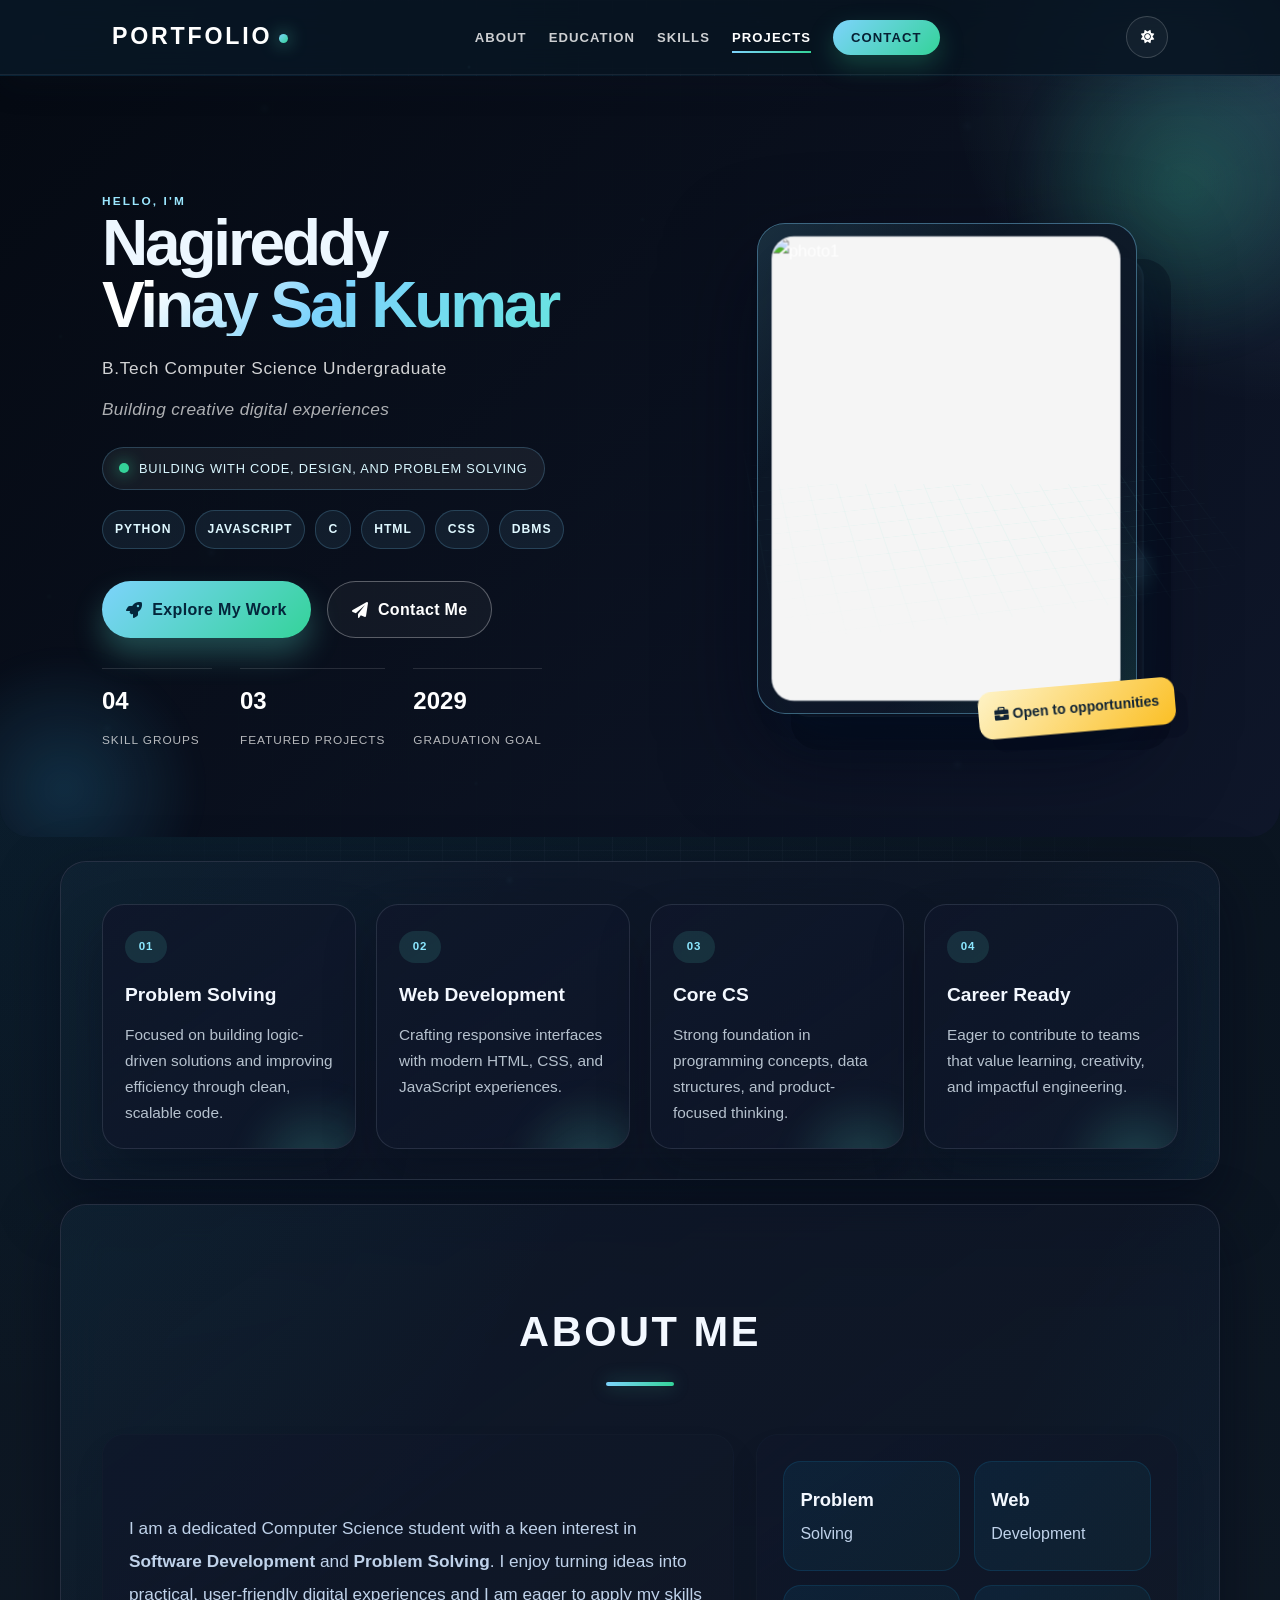
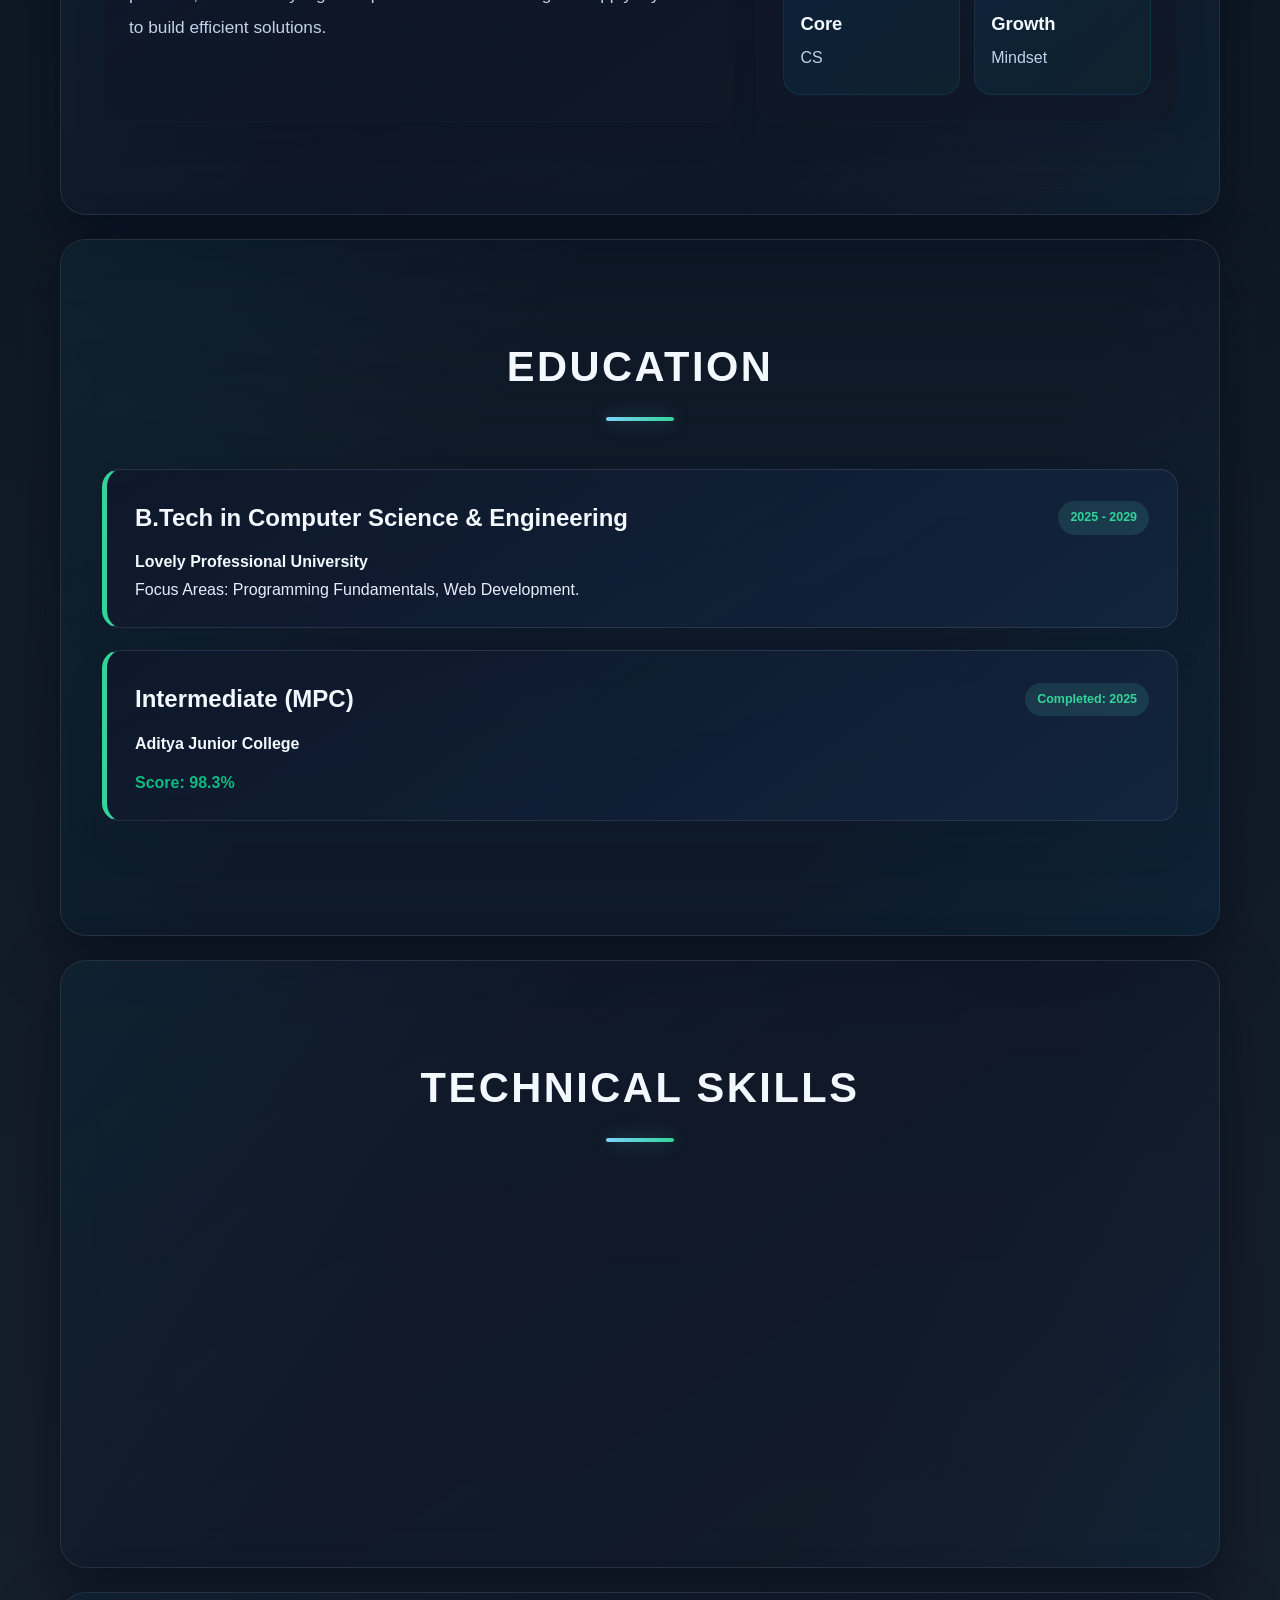
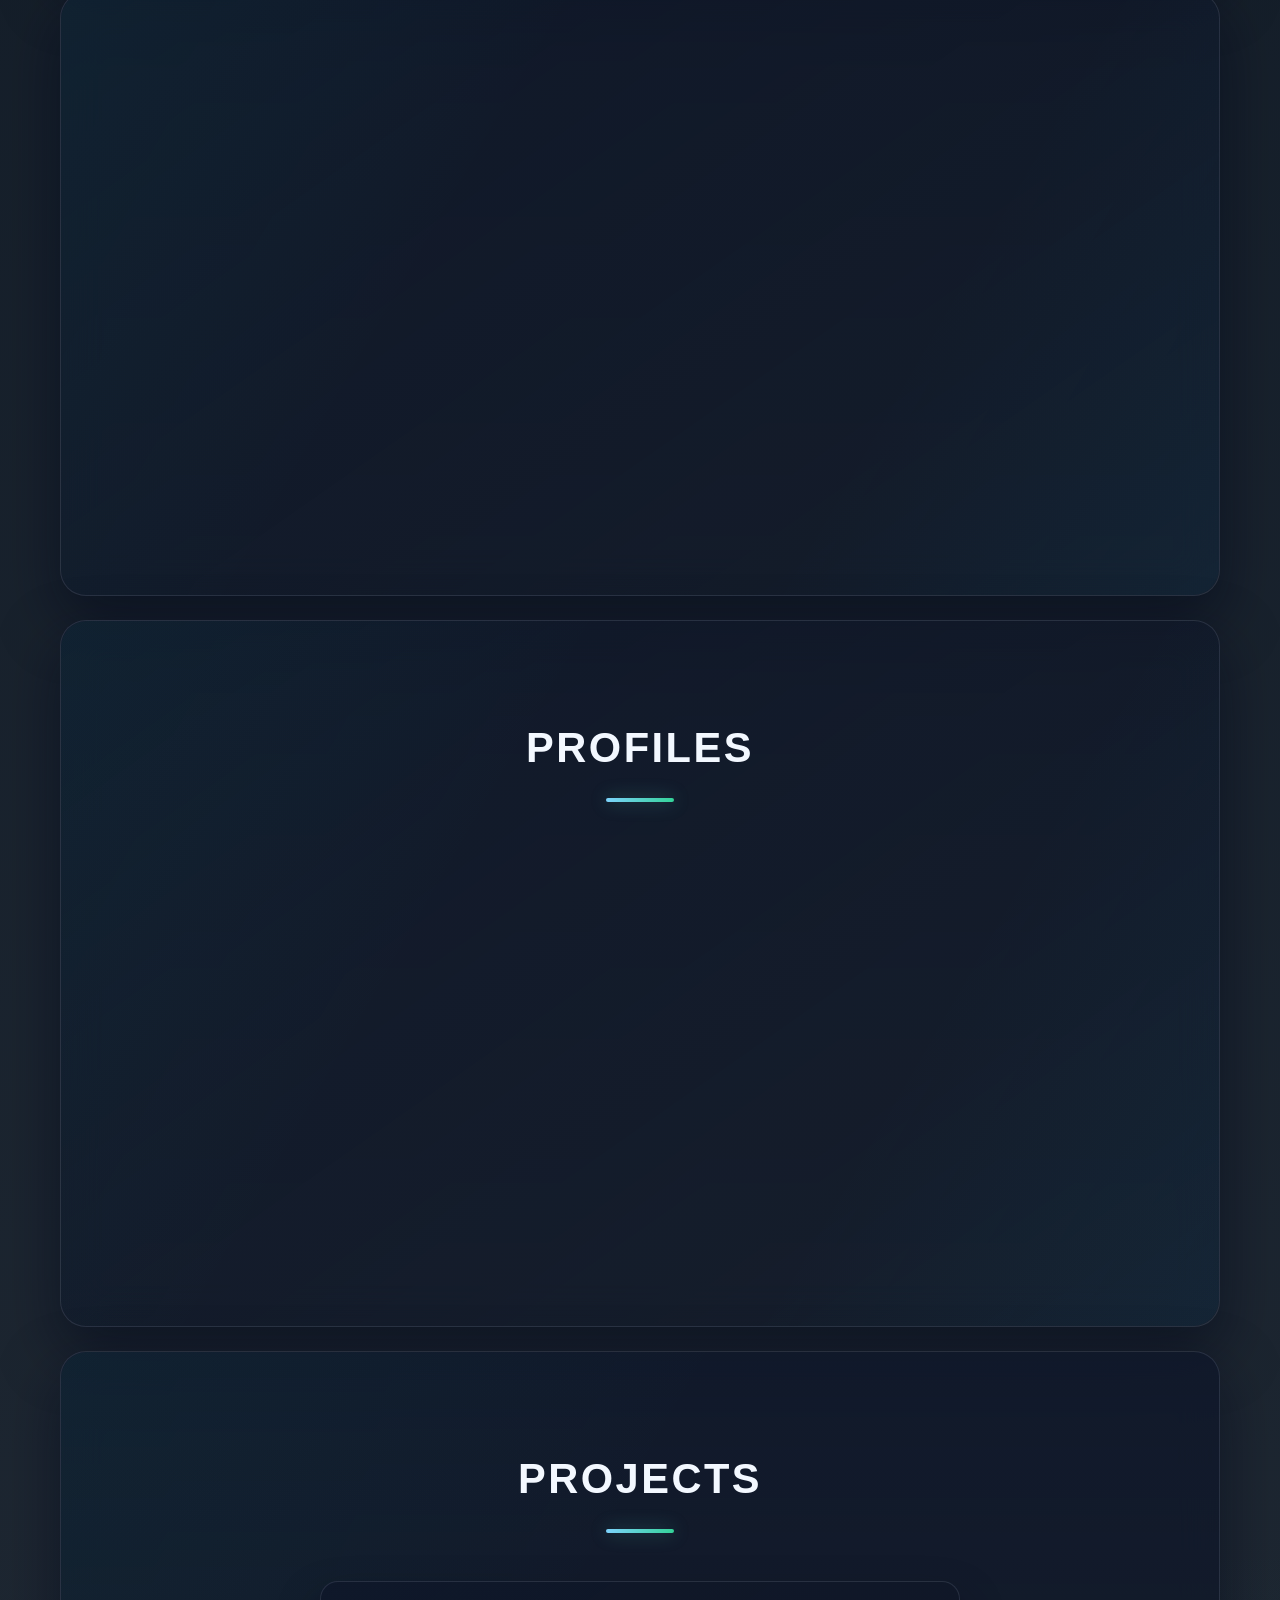
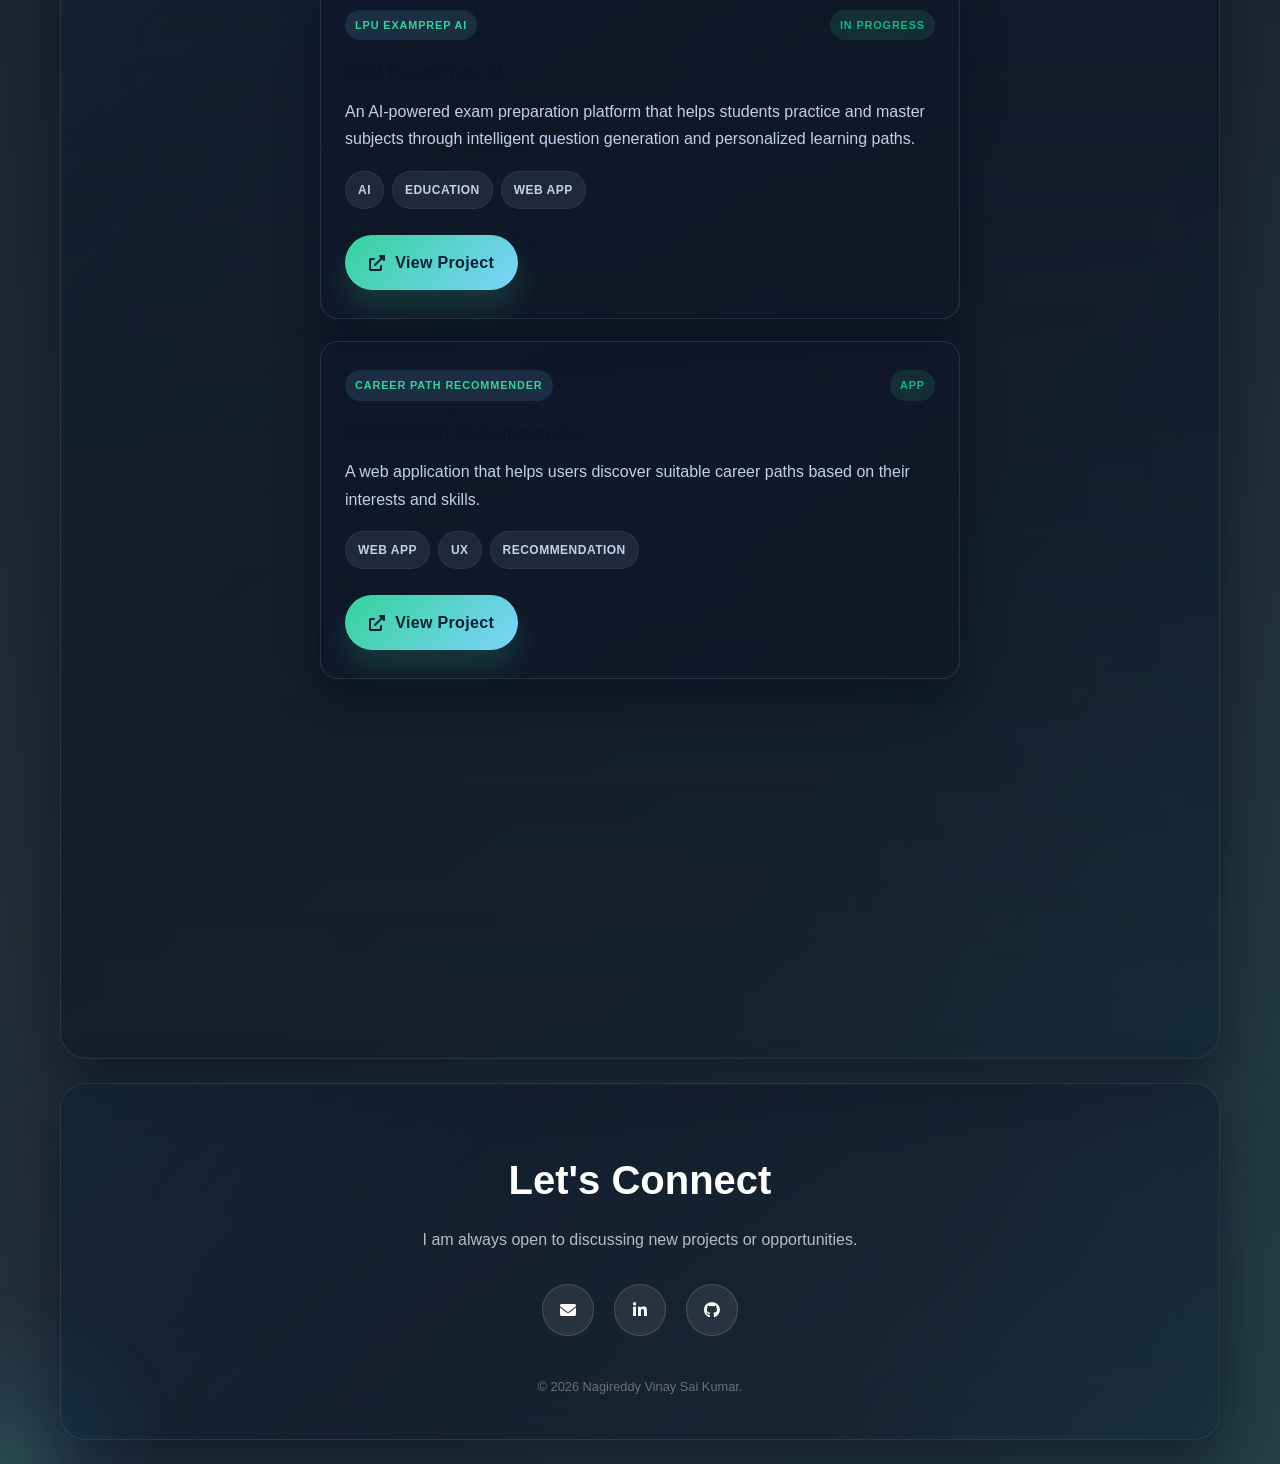
==== index.html @ b09b4e38 "Fix Vercel homepage and static deployment config" ====
<!DOCTYPE html>
<html lang="en">
<head>
    <meta charset="UTF-8">
    <meta name="viewport" content="width=device-width, initial-scale=1.0">
    <title>Portfolio - Nagireddy Vinay Sai Kumar</title>
    <link rel="stylesheet" href="https://cdnjs.cloudflare.com/ajax/libs/font-awesome/6.0.0/css/all.min.css">
    <link rel="stylesheet" href="styles.css">
</head>
<body class="dark-mode">

    <nav class="navbar">
        <div class="nav-container">
            <a href="#" class="logo">Portfolio<span></span></a>
            <ul class="nav-links" id="navLinks">
                <li><a href="#about">About</a></li>
                <li><a href="#education">Education</a></li>
                <li><a href="#skills">Skills</a></li>
                <li><a href="#projects">Projects</a></li>
                <li><a href="#contact" class="nav-btn">Contact</a></li>
            </ul>
            <div class="nav-actions">
                <button class="icon-btn" id="themeToggle" type="button" aria-label="Switch to dark mode" title="Toggle theme">
                    <i class="fas fa-moon" aria-hidden="true"></i>
                </button>
                <button class="menu-toggle" id="menuToggle" type="button" aria-label="Open navigation menu" aria-expanded="false">
                    <i class="fas fa-bars" aria-hidden="true"></i>
                </button>
            </div>
        </div>
        <div class="scroll-progress" id="scrollProgress"></div>
    </nav>

    <header>
        <div class="container">
            <div class="hero-layout">
                <div class="hero-copy reveal">
                    <span class="hero-kicker">Hello, I'm</span>
                    <h1>Nagireddy <span>Vinay Sai Kumar</span></h1>
                    <p class="role-line">B.Tech Computer Science Undergraduate</p>
                    <p class="tagline" data-strings="Lovely Professional University | Class of 2029, Building creative digital experiences, Solving real-world problems with code">Lovely Professional University | Class of 2029</p>

                    <div class="hero-status">
                        <span class="status-dot"></span>
                        Building with code, design, and problem solving
                    </div>

                    <div class="hero-tech" aria-label="Technology stack">
                        <span>Python</span>
                        <span>JavaScript</span>
                        <span>C</span>
                        <span>HTML</span>
                        <span>CSS</span>
                        <span>DBMS</span>
                    </div>

                    <div class="btn-container">
                        <a href="#projects" class="btn btn-primary">
                            <i class="fas fa-rocket"></i> Explore My Work
                        </a>

                        <a href="#contact" class="btn btn-outline">
                            <i class="fas fa-paper-plane"></i> Contact Me
                        </a>
                    </div>

                    <div class="hero-meta">
                        <div><strong>04</strong><span>Skill groups</span></div>
                        <div><strong>03</strong><span>Featured projects</span></div>
                        <div><strong>2029</strong><span>Graduation goal</span></div>
                    </div>
                </div>

                <div class="hero-visual reveal">
                    <div class="hero-grid"></div>
                    <div class="portrait-panel" data-tilt>
                        <div class="portrait-frame">
                            <img src="https://i.ibb.co/dwSwvSk3/photo1.png" alt="photo1" class="portrait-image">
                        </div>
                        <div class="hero-badge"><i class="fas fa-briefcase"></i> Open to opportunities</div>
                    </div>
                </div>
            </div>
        </div>
    </header>

    <section class="highlights section-padding" aria-label="Career highlights">
        <div class="container">
            <div class="showcase-grid">
                <article class="highlight-card reveal">
                    <span class="chip">01</span>
                    <h3>Problem Solving</h3>
                    <p>Focused on building logic-driven solutions and improving efficiency through clean, scalable code.</p>
                </article>
                <article class="highlight-card reveal">
                    <span class="chip">02</span>
                    <h3>Web Development</h3>
                    <p>Crafting responsive interfaces with modern HTML, CSS, and JavaScript experiences.</p>
                </article>
                <article class="highlight-card reveal">
                    <span class="chip">03</span>
                    <h3>Core CS</h3>
                    <p>Strong foundation in programming concepts, data structures, and product-focused thinking.</p>
                </article>
                <article class="highlight-card reveal">
                    <span class="chip">04</span>
                    <h3>Career Ready</h3>
                    <p>Eager to contribute to teams that value learning, creativity, and impactful engineering.</p>
                </article>
            </div>
        </div>
    </section>

    <section id="about" class="section-padding">
        <div class="container">
            <div class="text-center"><h2 class="section-title">About Me</h2></div>
            <div class="about-layout reveal">
                <div class="about-card about-copy-card">
                    <p class="about-copy">
                        I am a dedicated Computer Science student with a keen interest in <strong>Software Development</strong> and <strong>Problem Solving</strong>.
                        I enjoy turning ideas into practical, user-friendly digital experiences and I am eager to apply my skills to build efficient solutions.
                    </p>
                </div>
                <div class="about-card about-metrics-card">
                    <div class="metric-pill"><strong>Problem</strong><span>Solving</span></div>
                    <div class="metric-pill"><strong>Web</strong><span>Development</span></div>
                    <div class="metric-pill"><strong>Core</strong><span>CS</span></div>
                    <div class="metric-pill"><strong>Growth</strong><span>Mindset</span></div>
                </div>
            </div>
        </div>
    </section>

    <section id="education" class="section-padding">
        <div class="container">
            <div class="text-center"><h2 class="section-title">Education</h2></div>

            <div class="edu-card reveal">
                <div class="edu-header">
                    <h3>B.Tech in Computer Science & Engineering</h3>
                    <span class="year">2025 - 2029</span>
                </div>
                <h4>Lovely Professional University</h4>
                <p>Focus Areas: Programming Fundamentals, Web Development.</p>
            </div>

            <div class="edu-card reveal">
                <div class="edu-header">
                    <h3>Intermediate (MPC)</h3>
                    <span class="year">Completed: 2025</span>
                </div>
                <h4>Aditya Junior College</h4>
                <span class="grade">Score: 98.3%</span>
            </div>
        </div>
    </section>

    <section id="skills" class="section-padding">
        <div class="container">
            <div class="text-center"><h2 class="section-title">Technical Skills</h2></div>
            <div class="skills-grid">
                <div class="skill-card reveal">
                    <i class="fas fa-code"></i>
                    <h3>Languages</h3>
                    <div class="skill-tags">
                        <span>C++</span>
                        <span>Python</span>
                        <span>C</span>
                        <span>SQL</span>
                    </div>
                </div>
                <div class="skill-card reveal">
                    <i class="fas fa-laptop-code"></i>
                    <h3>Web Development</h3>
                    <div class="skill-tags">
                        <span>HTML5</span>
                        <span>CSS</span>
                        <span>JavaScript</span>
                    </div>
                </div>
                <div class="skill-card reveal">
                    <i class="fas fa-database"></i>
                    <h3>Core Concepts</h3>
                    <div class="skill-tags">
                        <span>DSA</span>
                        <span>OOPS</span>
                        <span>DBMS</span>
                        <span>Computer Networks</span>
                    </div>
                </div>
                <div class="skill-card reveal">
                    <i class="fas fa-users"></i>
                    <h3>Soft Skills</h3>
                    <div class="skill-tags">
                        <span>Problem-Solving</span>
                        <span>Adaptability</span>
                        <span>Time Management</span>
                    </div>
                </div>
            </div>
        </div>
    </section>

    <section class="stack-section section-padding" aria-label="Tools and learning">
        <div class="container">
            <div class="stack-layout">
                <div class="stack-card reveal">
                    <div class="stack-header">
                        <span class="stack-badge">Tools/Platforms</span>
                    </div>
                    <h3>Version Control</h3>
                    <div class="stack-tags">
                        <span>Git</span>
                        <span>GitHub</span>
                    </div>
                    <h3>Database</h3>
                    <div class="stack-tags">
                        <span>MongoDB</span>
                    </div>
                    <h3>Development</h3>
                    <div class="stack-tags">
                        <span>VS Code</span>
                    </div>
                </div>

                <div class="stack-card reveal">
                    <div class="stack-header">
                        <span class="stack-badge">Currently Learning</span>
                    </div>
                    <h3>DSA in C++</h3>
                    <p>Improving problem-solving skills and logic building through competitive coding.</p>
                    <h3>ML Fundamentals</h3>
                    <p>Exploring machine learning basics and practical applications.</p>
                </div>
            </div>
        </div>
    </section>

    <section class="stats-section section-padding" aria-label="GitHub and coding stats">
        <div class="container">
            <div class="text-center"><h2 class="section-title">Profiles</h2></div>
            <div class="stats-grid reveal">
                <div class="stats-card geeks-card">
                    <div class="stats-label">GeeksforGeeks</div>
                    <img class="gfg-logo" src="https://i.ibb.co/pr9vQW74/geeksforgeeks.png" alt="geeksforgeeks" />
                    <h3>Profile</h3>
                    <p>DSA practice, coding consistency, and problem-solving mindset.</p>
                    <a class="gfg-link" href="https://www.geeksforgeeks.org/profile/nvskumar93" target="_blank" rel="noopener noreferrer">Visit Profile</a>
                </div>
                <div class="stats-card github-card">
                    <div class="stats-label">GitHub</div>
                    <div class="github-icon"><i class="fab fa-github"></i></div>
                    <h3>Repository</h3>
                    <p>Open source contributions and project repositories.</p>
                    <a class="gfg-link" href="https://github.com/vinayn93" target="_blank" rel="noopener noreferrer">Visit GitHub</a>
                </div>
            </div>
        </div>
    </section>

    <section id="projects" class="section-padding">
        <div class="container">
            <div class="text-center"><h2 class="section-title">Projects</h2></div>
            <div style="text-align: center; color: #666;">
                <div class="project-card reveal">
                    <div class="project-topline">
                        <span class="project-type">LPU ExamPrep AI</span>
                        <span class="project-status">In Progress</span>
                    </div>
                    <h3 style="color: var(--secondary-color);">LPU ExamPrep AI</h3>
                    <p>An AI-powered exam preparation platform that helps students practice and master subjects through intelligent question generation and personalized learning paths.</p>
                    <div class="stack-tags">
                        <span>AI</span>
                        <span>Education</span>
                        <span>Web App</span>
                    </div>
                    <a href="https://examprepai-chi.vercel.app/" target="_blank" rel="noopener noreferrer" class="project-btn">
                        <i class="fas fa-external-link-alt"></i> View Project
                    </a>
                </div>
                <div class="project-card reveal">
                    <div class="project-topline">
                        <span class="project-type">Career Path Recommender</span>
                        <span class="project-status">App</span>
                    </div>
                    <h3 style="color: var(--secondary-color);">Career Path Recommender</h3>
                    <p>A web application that helps users discover suitable career paths based on their interests and skills.</p>
                    <div class="stack-tags">
                        <span>Web App</span>
                        <span>UX</span>
                        <span>Recommendation</span>
                    </div>
                    <a href="https://career-path-recommender-khaki.vercel.app/" target="_blank" rel="noopener noreferrer" class="project-btn">
                        <i class="fas fa-external-link-alt"></i> View Project
                    </a>
                </div>
                <div class="project-card reveal">
                    <div class="project-topline">
                        <span class="project-type">Personal Brand</span>
                        <span class="project-status">Live</span>
                    </div>
                    <h3 style="color: var(--secondary-color);">Portfolio Website</h3>
                    <p>Designed and developed a responsive personal portfolio website using HTML5 and CSS3 with creative motion and modern UI polish.</p>
                    <div class="stack-tags">
                        <span>HTML5</span>
                        <span>CSS3</span>
                        <span>JavaScript</span>
                    </div>
                </div>
            </div>
        </div>
    </section>

    <footer id="contact">
        <div class="container">
            <h2>Let's Connect</h2>
            <p>I am always open to discussing new projects or opportunities.</p>

            <div class="social-links">
                <a href="mailto:nvskumar93@gmail.com" class="social-icon" title="Email Me"><i class="fas fa-envelope"></i></a>
                <a href="https://www.linkedin.com/in/nagireddyvinay" target="_blank" class="social-icon" title="LinkedIn"><i class="fab fa-linkedin-in"></i></a>
                <a href="https://github.com/vinayn93" target="_blank" class="social-icon" title="GitHub"><i class="fab fa-github"></i></a>
            </div>

            <p style="font-size: 0.8rem; margin-top: 40px; opacity: 0.5;">&copy; <span id="currentYear">2025</span> Nagireddy Vinay Sai Kumar.</p>
        </div>
    </footer>

    <button class="icon-btn back-to-top" id="backToTop" type="button" aria-label="Back to top" title="Back to top">
        <i class="fas fa-arrow-up" aria-hidden="true"></i>
    </button>
    <script src="script.js"></script>

</body>
</html>
---- styles.css ----
:root {
    --primary-color: #0b1220;
    --secondary-color: #111827;
    --accent-color: #1fb6d9;
    --accent-strong: #0ea5e9;
    --accent-warm: #f59e0b;
    --bg-color: #f5f1ea;
    --light-bg: #fffdfb;
    --surface-color: rgba(255, 255, 255, 0.78);
    --soft-surface: #f3efe8;
    --text-color: #202b3c;
    --heading-color: #111827;
    --muted-color: #4b5c72;
    --border-color: rgba(42, 58, 78, 0.12);
    --shadow-soft: rgba(15, 23, 42, 0.07);
    --shadow-strong: rgba(15, 23, 42, 0.13);
    --font-main: 'Segoe UI', Roboto, Helvetica, Arial, sans-serif;
}

body.dark-mode {
    --bg-color: #07111d;
    --light-bg: #0d1a2b;
    --surface-color: rgba(15, 23, 42, 0.8);
    --soft-surface: #12253d;
    --text-color: #e5eefb;
    --heading-color: #f3f8ff;
    --muted-color: #bfd2ea;
    --border-color: rgba(148, 163, 184, 0.18);
    --primary-color: #020b17;
    --secondary-color: #0b1728;
    --shadow-soft: rgba(2, 6, 23, 0.5);
    --shadow-strong: rgba(2, 6, 23, 0.68);
    --accent-color: #7dd3fc;
    --accent-strong: #34d399;
    --accent-warm: #facc15;
}

* { margin: 0; padding: 0; box-sizing: border-box; }
html { scroll-behavior: smooth; scroll-padding-top: 90px; }

body {
    font-family: var(--font-main);
    color: var(--text-color);
    line-height: 1.7;
    background:
        radial-gradient(circle at top left, rgba(14, 165, 233, 0.13), transparent 22%),
        radial-gradient(circle at bottom right, rgba(20, 184, 166, 0.12), transparent 24%),
        linear-gradient(180deg, var(--bg-color), color-mix(in srgb, var(--bg-color) 88%, white));
    padding-top: 76px;
    transition: background-color 0.35s ease, color 0.35s ease;
    overflow-x: hidden;
    position: relative;
    cursor: default;
}

body::selection {
    background: rgba(125, 211, 252, 0.35);
    color: var(--heading-color);
}

.cursor-glow {
    position: fixed;
    width: 360px;
    height: 360px;
    border-radius: 50%;
    pointer-events: none;
    background: radial-gradient(circle, rgba(94, 234, 212, 0.22), rgba(56, 189, 248, 0.1) 28%, transparent 72%);
    transform: translate(-50%, -50%);
    z-index: 0;
    filter: blur(10px);
    opacity: 0.7;
}

.background-particles {
    position: fixed;
    inset: 0;
    pointer-events: none;
    z-index: -1;
    opacity: 0.8;
}

.particle {
    position: absolute;
    width: var(--size);
    height: var(--size);
    border-radius: 50%;
    background: radial-gradient(circle, rgba(125, 211, 252, 0.9), rgba(94, 234, 212, 0.2) 60%, transparent 100%);
    box-shadow: 0 0 18px rgba(125, 211, 252, 0.24);
    animation: particleDrift 12s ease-in-out infinite alternate;
}

@keyframes particleDrift {
    0% { transform: translate3d(0, 0, 0) scale(0.8); opacity: 0.2; }
    50% { transform: translate3d(24px, -26px, 0) scale(1.1); opacity: 0.8; }
    100% { transform: translate3d(-18px, 30px, 0) scale(0.9); opacity: 0.4; }
}

body::before {
    content: '';
    position: fixed;
    inset: 0;
    pointer-events: none;
    z-index: -2;
    opacity: 0.9;
    background-image:
        linear-gradient(rgba(148, 163, 184, 0.08) 1px, transparent 1px),
        linear-gradient(90deg, rgba(148, 163, 184, 0.08) 1px, transparent 1px);
    background-size: 34px 34px;
    mask-image: radial-gradient(circle at center, black 30%, transparent 92%);
}

body::after {
    content: '';
    position: fixed;
    inset: -25% -15% auto auto;
    width: 38rem;
    height: 38rem;
    border-radius: 50%;
    background: radial-gradient(circle, rgba(56, 189, 248, 0.18), transparent 60%);
    filter: blur(30px);
    z-index: -1;
    pointer-events: none;
}

html, body { min-height: 100%; }

a { text-decoration: none; transition: 0.3s ease; }
ul { list-style: none; }
.container { max-width: 1120px; margin: 0 auto; padding: 0 22px; }
.section-padding { padding: 92px 0; }
.text-center { text-align: center; }

section, footer {
    position: relative;
    isolation: isolate;
    transform-style: preserve-3d;
    width: min(1160px, calc(100% - 28px));
    margin: 24px auto;
    border: 1px solid var(--border-color);
    border-radius: 26px;
    background: linear-gradient(145deg, rgba(255,255,255,0.7), rgba(255,255,255,0.25));
    box-shadow: 0 24px 58px var(--shadow-soft);
    backdrop-filter: blur(20px);
    -webkit-backdrop-filter: blur(20px);
}

body.dark-mode section,
body.dark-mode footer {
    background: linear-gradient(145deg, rgba(15, 23, 42, 0.78), rgba(17, 24, 39, 0.55));
}

section::before, footer::before {
    content: '';
    position: absolute;
    inset: 0;
    border-radius: inherit;
    background: linear-gradient(120deg, rgba(20,184,166,0.06), transparent 35%, transparent 70%, rgba(14,165,233,0.06));
    pointer-events: none;
}

section { overflow: hidden; }

.navbar {
    background: rgba(9, 18, 30, 0.76);
    border-bottom: 1px solid rgba(148, 163, 184, 0.12);
    backdrop-filter: blur(14px);
    -webkit-backdrop-filter: blur(14px);
    position: fixed;
    top: 0;
    left: 0;
    width: 100%;
    z-index: 1000;
    box-shadow: 0 14px 30px rgba(15, 23, 42, 0.12);
}

.nav-container {
    max-width: 1100px;
    margin: 0 auto;
    padding: 16px 22px;
    display: flex;
    justify-content: space-between;
    align-items: center;
    gap: 18px;
}

.logo {
    color: #fff;
    font-size: 1.45rem;
    font-weight: 800;
    letter-spacing: 0.12em;
    text-transform: uppercase;
    position: relative;
}

.logo span {
    display: inline-block;
    width: 9px;
    height: 9px;
    background: linear-gradient(135deg, var(--accent-color), var(--accent-strong));
    border-radius: 50%;
    margin-left: 7px;
    box-shadow: 0 0 18px rgba(94, 234, 212, 0.8);
    vertical-align: middle;
}

.nav-links {
    display: flex;
    gap: 22px;
    align-items: center;
}

.nav-links a {
    color: rgba(255,255,255,0.8);
    font-weight: 600;
    font-size: 0.82rem;
    letter-spacing: 0.08em;
    text-transform: uppercase;
    position: relative;
}

.nav-links a::after {
    content: '';
    position: absolute;
    left: 0;
    bottom: -8px;
    width: 100%;
    height: 2px;
    background: linear-gradient(90deg, var(--accent-color), var(--accent-strong));
    transform: scaleX(0);
    transform-origin: left;
    transition: transform 0.25s ease;
}

.nav-links a:hover::after,
.nav-links a.active::after { transform: scaleX(1); }

.nav-links a:hover, .nav-links a.active { color: #fff; }

.nav-btn {
    background: linear-gradient(135deg, var(--accent-color), var(--accent-strong));
    padding: 10px 18px;
    border-radius: 999px;
    color: #062033 !important;
    box-shadow: 0 10px 26px rgba(52, 211, 153, 0.25);
}

.nav-btn:hover { transform: translateY(-2px); }

.nav-actions { display: flex; align-items: center; gap: 10px; }

.icon-btn, .menu-toggle {
    width: 42px;
    height: 42px;
    border: 1px solid rgba(255,255,255,0.18);
    border-radius: 50%;
    background: rgba(255,255,255,0.04);
    color: #fff;
    cursor: pointer;
    transition: 0.25s ease;
}

.icon-btn:hover, .menu-toggle:hover {
    background: linear-gradient(135deg, var(--accent-color), var(--accent-strong));
    color: #062033;
    border-color: transparent;
    transform: translateY(-2px);
}

.menu-toggle { display: none; font-size: 1rem; }
.scroll-progress { height: 3px; width: 0; background: linear-gradient(90deg, var(--accent-color), var(--accent-strong)); position: absolute; bottom: 0; left: 0; box-shadow: 0 0 24px rgba(94, 234, 212, 0.8); }

header {
    background:
        radial-gradient(circle at top right, rgba(125,211,252,0.2), transparent 22%),
        linear-gradient(135deg, rgba(5, 10, 18, 0.98), rgba(15, 23, 42, 0.96));
    color: #fff;
    padding: 110px 0 85px;
    text-align: center;
    position: relative;
    overflow: hidden;
    border-radius: 0 0 30px 30px;
}

header::before {
    content: '';
    position: absolute;
    width: 26rem;
    height: 26rem;
    right: -7rem;
    top: -6rem;
    border-radius: 50%;
    background: radial-gradient(circle, rgba(52,211,153,0.22), transparent 58%);
    filter: blur(12px);
}

header::after {
    content: '';
    position: absolute;
    width: 20rem;
    height: 20rem;
    left: -6rem;
    bottom: -7rem;
    border-radius: 50%;
    background: radial-gradient(circle, rgba(56, 189, 248, 0.18), transparent 60%);
    filter: blur(10px);
}

header .container { position: relative; z-index: 1; }

.hero-layout {
    display: grid;
    grid-template-columns: 1.1fr 0.9fr;
    align-items: center;
    gap: 48px;
    text-align: left;
}

.hero-copy { max-width: 620px; }

.hero-kicker {
    color: #9be7ff;
    font-size: 0.74rem;
    font-weight: 800;
    letter-spacing: 0.18em;
    text-transform: uppercase;
    margin-bottom: 20px;
}

.hero-copy h1 {
    font-size: clamp(2.8rem, 5vw, 4.65rem);
    line-height: 0.96;
    margin-bottom: 18px;
    letter-spacing: -0.05em;
    color: #edf7ff;
}

.hero-copy h1 span {
    display: block;
    background: linear-gradient(135deg, #ffffff 10%, #7dd3fc 40%, #5eead4 100%);
    -webkit-background-clip: text;
    background-clip: text;
    color: transparent;
}

.hero-copy p {
    font-size: 1.08rem;
    color: rgba(255,255,255,0.82);
}

.role-line {
    font-size: 1.18rem;
    letter-spacing: 0.04em;
    opacity: 1;
    color: #dff7ff;
}

.tagline {
    margin-top: 12px;
    min-height: 1.8em;
    font-style: italic;
    opacity: 0.82;
    color: #d7f6ff;
    letter-spacing: 0.02em;
}

.hero-status {
    display: inline-flex;
    align-items: center;
    gap: 10px;
    margin-top: 20px;
    padding: 10px 16px;
    border-radius: 999px;
    background: rgba(255,255,255,0.06);
    border: 1px solid rgba(125, 211, 252, 0.22);
    color: #d9f7ff;
    font-size: 0.8rem;
    letter-spacing: 0.06em;
    text-transform: uppercase;
}

.status-dot {
    width: 10px;
    height: 10px;
    border-radius: 50%;
    background: #34d399;
    box-shadow: 0 0 16px rgba(52, 211, 153, 0.9);
    animation: pulseDot 1.8s ease-in-out infinite;
}

@keyframes pulseDot {
    0%, 100% { transform: scale(1); opacity: 1; }
    50% { transform: scale(1.4); opacity: 0.7; }
}

.hero-tech {
    display: flex;
    flex-wrap: wrap;
    gap: 10px;
    margin-top: 20px;
}

.hero-tech span {
    display: inline-flex;
    align-items: center;
    padding: 8px 12px;
    border-radius: 999px;
    background: rgba(125, 211, 252, 0.08);
    border: 1px solid rgba(125, 211, 252, 0.2);
    color: #dff8ff;
    font-size: 0.76rem;
    font-weight: 700;
    letter-spacing: 0.08em;
    text-transform: uppercase;
}

.btn-container {
    margin-top: 32px;
    display: flex;
    flex-wrap: wrap;
    gap: 16px;
    justify-content: flex-start;
}

.btn,
.project-btn {
    position: relative;
    display: inline-flex;
    justify-content: center;
    align-items: center;
    gap: 10px;
    padding: 14px 24px;
    border-radius: 999px;
    font-weight: 700;
    letter-spacing: 0.02em;
    transition: transform 0.25s ease, box-shadow 0.25s ease, background 0.25s ease;
    overflow: hidden;
    border: none;
}

.btn-primary {
    background: linear-gradient(135deg, var(--accent-color), var(--accent-strong));
    color: #04263b;
    box-shadow: 0 16px 30px rgba(94, 234, 212, 0.28);
}

.btn-outline {
    background: rgba(255,255,255,0.04);
    border: 1px solid rgba(255,255,255,0.3);
    color: #fff;
}

.btn:hover,
.project-btn:hover {
    transform: translateY(-3px) scale(1.01);
    box-shadow: 0 18px 32px rgba(15, 23, 42, 0.18);
}

.btn-primary:hover { background: linear-gradient(135deg, #8ef0df, #7dd3fc); }

.hero-visual {
    min-height: 390px;
    display: grid;
    place-items: center;
    perspective: 1400px;
    position: relative;
    transform-style: preserve-3d;
}

.hero-grid {
    position: absolute;
    inset: 10% 0 8% 8%;
    opacity: 0.5;
    background-image: linear-gradient(rgba(94,234,212,0.14) 1px, transparent 1px), linear-gradient(90deg, rgba(94,234,212,0.14) 1px, transparent 1px);
    background-size: 28px 28px;
    transform: rotateX(62deg) rotateZ(-12deg) translateY(54px);
    border-radius: 28px;
    mask-image: radial-gradient(circle at center, #000 30%, transparent 90%);
}

.floating-orb {
    position: absolute;
    width: var(--orb-size, 22px);
    height: var(--orb-size, 22px);
    border-radius: 50%;
    background: radial-gradient(circle at 30% 30%, rgba(255,255,255,0.9), rgba(125,211,252,0.55) 35%, rgba(94,234,212,0.18) 65%, transparent 100%);
    opacity: var(--orb-opacity, 0.15);
    filter: blur(6px);
    animation: orbitFloat 12s ease-in-out infinite alternate;
    box-shadow: 0 0 12px rgba(125, 211, 252, 0.12);
    pointer-events: none;
}

@keyframes orbitFloat {
    0% {
        transform: translate3d(0, 0, 0) scale(0.9);
    }
    100% {
        transform: translate3d(20px, -18px, 0) scale(1.15);
    }
}

.portrait-panel {
    width: min(100%, 380px);
    padding: 18px;
    border-radius: 28px;
    background: linear-gradient(145deg, rgba(13, 25, 38, 0.92), rgba(15, 23, 42, 0.97));
    box-shadow: 34px 36px 0 rgba(2, 6, 23, 0.34), 0 36px 90px rgba(2, 6, 23, 0.52);
    transform: perspective(1400px) translateZ(0);
    transform-style: preserve-3d;
    transition: transform 0.35s cubic-bezier(0.22, 1, 0.36, 1), box-shadow 0.22s ease;
    position: relative;
    z-index: 1;
    border: 1px solid rgba(125,211,252,0.42);
    will-change: transform;
}

.portrait-panel::before {
    content: '';
    position: absolute;
    inset: 18px -22px -22px 18px;
    border: 1px solid rgba(125,211,252,0.18);
    border-radius: 22px;
    transform: translateZ(-52px);
    box-shadow: inset 0 0 24px rgba(125,211,252,0.08), 0 18px 42px rgba(14,165,233,0.08);
    background: rgba(255,255,255,0.04);
}

.portrait-panel::after {
    content: '';
    position: absolute;
    inset: 0;
    border-radius: 28px;
    background: linear-gradient(135deg, rgba(125,211,252,0.12), transparent 30%, transparent 70%, rgba(52,211,153,0.12));
    pointer-events: none;
}

.portrait-frame {
    position: relative;
    border-radius: 22px;
    overflow: hidden;
    border: 1px solid rgba(148, 163, 184, 0.18);
    background: #f5f5f5;
    transform: translateZ(18px);
    box-shadow: inset 0 0 20px rgba(255,255,255,0.18), 0 18px 26px rgba(15, 23, 42, 0.08);
    transition: transform 0.45s cubic-bezier(0.22, 1, 0.36, 1), box-shadow 0.45s ease;
    height: auto;
    width: 100%;
    max-width: 340px;
    aspect-ratio: 3/4;
    will-change: transform;
}

.portrait-image {
    display: block;
    width: 100%;
    height: 100%;
    object-fit: cover;
    object-position: center center;
    filter: saturate(1.1) contrast(1.04);
    transform: scale(1);
}

.hero-visual::before {
    content: '';
    position: absolute;
    width: 82%;
    height: 72%;
    left: 9%;
    top: 10%;
    border-radius: 30px;
    background: transparent;
    border: none;
    backdrop-filter: none;
    -webkit-backdrop-filter: none;
    box-shadow: none;
    transform: translateZ(-40px) rotate(-8deg);
    opacity: 0;
    pointer-events: none;
}

.hero-badge {
    position: absolute;
    right: -8px;
    bottom: 18px;
    background: linear-gradient(135deg, #fef3c7, #fbbf24);
    color: #102334;
    padding: 10px 14px;
    border-radius: 12px;
    font-size: 0.76rem;
    font-weight: 800;
    box-shadow: 10px 12px 0 rgba(2, 6, 23, 0.26);
    transform: translateZ(96px) rotateZ(-5deg);
    z-index: 2;
    white-space: nowrap;
}

.highlights {
    padding-top: 42px;
    padding-bottom: 30px;
}

.showcase-grid {
    display: grid;
    grid-template-columns: repeat(4, minmax(0, 1fr));
    gap: 20px;
}

.highlight-card {
    position: relative;
    padding: 26px 22px 22px;
    border-radius: 22px;
    background: linear-gradient(145deg, rgba(15, 23, 42, 0.9), rgba(15, 23, 42, 0.72));
    border: 1px solid rgba(148, 163, 184, 0.18);
    box-shadow: 0 28px 52px rgba(2, 6, 23, 0.28);
    overflow: hidden;
    transition: transform 0.3s ease, box-shadow 0.3s ease, border-color 0.3s ease;
}

.highlight-card::before {
    content: '';
    position: absolute;
    inset: auto -20% -45% auto;
    width: 180px;
    height: 180px;
    background: radial-gradient(circle, rgba(94, 234, 212, 0.22), transparent 60%);
    filter: blur(12px);
}

.highlight-card:hover {
    transform: translateY(-8px) rotateY(2deg);
    border-color: rgba(94, 234, 212, 0.5);
    box-shadow: 0 30px 60px rgba(19, 32, 51, 0.38);
}

.chip {
    display: inline-flex;
    align-items: center;
    justify-content: center;
    min-width: 42px;
    height: 32px;
    padding: 0 10px;
    border-radius: 999px;
    background: rgba(94, 234, 212, 0.12);
    color: #8be7ff;
    font-size: 0.72rem;
    font-weight: 800;
    letter-spacing: 0.08em;
    margin-bottom: 16px;
}

.highlight-card h3 {
    color: #f3f8ff;
    font-size: 1.2rem;
    margin-bottom: 10px;
}

.highlight-card p {
    color: rgba(224, 236, 247, 0.8);
    font-size: 0.96rem;
    line-height: 1.7;
}

.hero-meta {
    display: flex;
    flex-wrap: wrap;
    gap: 28px;
    margin-top: 30px;
}

.hero-meta div {
    min-width: 110px;
    padding-top: 12px;
    border-top: 1px solid rgba(255,255,255,0.12);
}

.hero-meta strong {
    display: block;
    font-size: 1.5rem;
    color: #fff;
    margin-bottom: 3px;
}

.hero-meta span {
    color: rgba(255,255,255,0.7);
    font-size: 0.74rem;
    text-transform: uppercase;
    letter-spacing: 0.08em;
}

.section-title {
    font-size: clamp(1.9rem, 4vw, 2.6rem);
    color: var(--heading-color);
    margin-bottom: 48px;
    position: relative;
    display: inline-block;
    letter-spacing: 0.06em;
    text-transform: uppercase;
}

.about-layout {
    display: grid;
    grid-template-columns: 1.5fr 1fr;
    gap: 22px;
    align-items: stretch;
}

.about-card {
    background: linear-gradient(145deg, rgba(255,255,255,0.9), rgba(244, 240, 234, 0.9));
    border: 1px solid rgba(42, 58, 78, 0.1);
    border-radius: 22px;
    box-shadow: 0 18px 36px rgba(15,23,42,0.06);
    padding: 26px;
}

body.dark-mode .about-card {
    background: linear-gradient(145deg, rgba(15, 23, 42, 0.78), rgba(17, 24, 39, 0.9));
}

.about-copy-card {
    display: flex;
    align-items: center;
}

.about-copy {
    max-width: 700px;
    margin: 0 auto;
    font-size: 1.08rem;
    color: var(--muted-color);
    line-height: 1.9;
}

.about-metrics-card {
    display: grid;
    grid-template-columns: repeat(2, minmax(0, 1fr));
    gap: 14px;
}

.metric-pill {
    display: flex;
    flex-direction: column;
    justify-content: center;
    min-height: 110px;
    padding: 18px 16px;
    border-radius: 18px;
    background: linear-gradient(135deg, rgba(14,165,233,0.08), rgba(20,184,166,0.06));
    border: 1px solid rgba(14,165,233,0.14);
}

.metric-pill strong {
    display: block;
    font-size: 1.15rem;
    color: var(--heading-color);
}

.metric-pill span {
    color: var(--muted-color);
    margin-top: 5px;
}

.section-title::after {
    content: '';
    display: block;
    width: 68px;
    height: 4px;
    border-radius: 999px;
    margin: 14px auto 0;
    background: linear-gradient(90deg, var(--accent-color), var(--accent-strong));
    box-shadow: 0 0 18px rgba(94, 234, 212, 0.35);
}

.focus-strip {
    padding-top: 10px;
    padding-bottom: 18px;
}

.focus-strip-inner {
    display: flex;
    justify-content: space-between;
    align-items: center;
    gap: 20px;
    flex-wrap: wrap;
    padding: 22px 26px;
    border-radius: 22px;
    background: linear-gradient(135deg, rgba(14,165,233,0.08), rgba(20,184,166,0.08));
    border: 1px solid rgba(14,165,233,0.12);
    box-shadow: 0 18px 40px rgba(15, 23, 42, 0.05);
}

.focus-label {
    color: var(--heading-color);
    font-size: 0.78rem;
    font-weight: 800;
    letter-spacing: 0.14em;
    text-transform: uppercase;
}

.focus-items {
    display: flex;
    flex-wrap: wrap;
    gap: 10px;
}

.focus-items span,
.stack-tags span {
    display: inline-flex;
    align-items: center;
    justify-content: center;
    padding: 8px 12px;
    border-radius: 999px;
    font-size: 0.75rem;
    font-weight: 700;
    letter-spacing: 0.04em;
    text-transform: uppercase;
}

.focus-items span {
    background: rgba(255,255,255,0.06);
    border: 1px solid rgba(125, 211, 252, 0.2);
    color: var(--heading-color);
}

#education {
    background: linear-gradient(180deg, rgba(255,255,255,0.22), rgba(243,239,232,0.82));
}

body.dark-mode #education {
    background: linear-gradient(180deg, rgba(15,23,42,0.2), rgba(13,26,43,0.8));
}

.edu-card,
.skill-card,
.project-card {
    background: linear-gradient(145deg, var(--surface-color), var(--soft-surface));
    border: 1px solid var(--border-color);
    border-radius: 18px;
    box-shadow: 0 22px 44px rgba(15,23,42,0.08);
    transition: transform 0.28s ease, box-shadow 0.28s ease, border-color 0.28s ease;
}

.edu-card {
    padding: 28px 28px 24px;
    margin-bottom: 22px;
    border-left: 5px solid var(--accent-strong);
}

.edu-header {
    display: flex;
    justify-content: space-between;
    align-items: center;
    gap: 12px;
    flex-wrap: wrap;
}

.edu-card h3 { color: var(--heading-color); font-size: 1.5rem; }

.edu-card h4 { color: var(--heading-color); margin-top: 10px; }

.edu-card .year {
    background: rgba(94,234,212,0.12);
    color: var(--accent-strong);
    padding: 6px 12px;
    border-radius: 999px;
    font-size: 0.78rem;
    font-weight: 700;
}

.edu-card .grade {
    display: inline-block;
    margin-top: 12px;
    font-weight: 800;
    color: #10b981;
}

.skills-grid {
    display: grid;
    grid-template-columns: repeat(auto-fit, minmax(220px, 1fr));
    gap: 26px;
}

.stack-layout {
    display: grid;
    grid-template-columns: repeat(2, minmax(0, 1fr));
    gap: 24px;
}

.stack-card {
    padding: 28px 24px;
    background: linear-gradient(145deg, rgba(255,255,255,0.8), rgba(244,240,234,0.88));
    border: 1px solid var(--border-color);
    border-radius: 22px;
    box-shadow: 0 22px 44px rgba(15,23,42,0.06);
}

body.dark-mode .stack-card {
    background: linear-gradient(145deg, rgba(15, 23, 42, 0.8), rgba(17, 24, 39, 0.9));
}

.stack-header {
    margin-bottom: 12px;
}

.stack-badge {
    display: inline-flex;
    align-items: center;
    justify-content: center;
    padding: 7px 12px;
    border-radius: 999px;
    background: rgba(14,165,233,0.1);
    border: 1px solid rgba(14,165,233,0.12);
    color: var(--heading-color);
    font-size: 0.72rem;
    font-weight: 800;
    letter-spacing: 0.08em;
    text-transform: uppercase;
}

.stack-card h3 {
    color: var(--heading-color);
    margin-top: 18px;
    margin-bottom: 10px;
    font-size: 1.15rem;
}

.stack-card p {
    color: var(--muted-color);
    margin-bottom: 12px;
    line-height: 1.75;
}

.skill-card {
    padding: 30px 24px;
    text-align: center;
}

.skill-card i {
    font-size: 2.5rem;
    color: var(--accent-strong);
    margin-bottom: 12px;
    display: inline-block;
}

.skill-card h3 {
    color: var(--heading-color);
    margin-bottom: 16px;
}

.skill-tags {
    display: flex;
    flex-wrap: wrap;
    justify-content: center;
    gap: 8px;
}

.skill-tags span {
    display: inline-block;
    background: rgba(148, 163, 184, 0.12);
    color: var(--muted-color);
    padding: 7px 10px;
    border-radius: 999px;
    font-size: 0.8rem;
    font-weight: 600;
}

#projects {
    background: linear-gradient(180deg, rgba(245,241,234,0.85), rgba(255,255,255,0.55));
}

body.dark-mode #projects {
    background: linear-gradient(180deg, rgba(15,23,42,0.8), rgba(11,17,29,0.5));
}

body.dark-mode .project-card {
    background: linear-gradient(145deg, rgba(15, 23, 42, 0.9), rgba(17, 24, 39, 0.82));
    border-color: rgba(148, 163, 184, 0.18);
    box-shadow: 0 22px 44px rgba(2, 6, 23, 0.42);
}

.stats-grid {
    display: grid;
    grid-template-columns: repeat(auto-fit, minmax(260px, 1fr));
    gap: 22px;
    align-items: stretch;
}

.stats-card {
    background: linear-gradient(145deg, rgba(255,255,255,0.8), rgba(244,240,234,0.88));
    border: 1px solid var(--border-color);
    border-radius: 22px;
    box-shadow: 0 22px 44px rgba(15,23,42,0.06);
    padding: 18px;
    overflow: hidden;
    display: flex;
    flex-direction: column;
    justify-content: space-between;
    gap: 14px;
}

body.dark-mode .stats-card {
    background: linear-gradient(145deg, rgba(15, 23, 42, 0.82), rgba(17, 24, 39, 0.9));
}

.stats-card img {
    display: block;
    width: 100%;
    height: auto;
    border-radius: 16px;
}

.stats-label {
    display: inline-flex;
    align-items: center;
    justify-content: center;
    width: fit-content;
    padding: 7px 12px;
    border-radius: 999px;
    background: rgba(52, 211, 153, 0.12);
    border: 1px solid rgba(52, 211, 153, 0.18);
    color: var(--heading-color);
    font-size: 0.72rem;
    font-weight: 800;
    letter-spacing: 0.08em;
    text-transform: uppercase;
}

.geeks-card {
    background: linear-gradient(135deg, rgba(16, 185, 129, 0.08), rgba(14, 165, 233, 0.08));
    border-color: rgba(16, 185, 129, 0.18);
    min-height: 220px;
    justify-content: center;
}

.gfg-logo {
    width: 1.5rem;
    height: 1.5rem;
    object-fit: contain;
    margin: 12px 0;
    filter: drop-shadow(0 4px 12px rgba(16, 185, 129, 0.18));
}

.geeks-card h3 {
    margin: 0;
    color: var(--heading-color);
    font-size: 1.45rem;
}

.geeks-card p {
    margin: 0;
    color: var(--muted-color);
    line-height: 1.7;
}

.github-card {
    background: linear-gradient(135deg, rgba(36, 41, 46, 0.12), rgba(14, 165, 233, 0.08));
    border-color: rgba(36, 41, 46, 0.18);
    min-height: 220px;
    justify-content: center;
}

.github-icon {
    font-size: 4rem;
    color: #1f2937;
    margin: 12px 0;
    filter: drop-shadow(0 4px 12px rgba(0, 0, 0, 0.12));
}

body.dark-mode .github-icon {
    color: #e5e7eb;
    filter: drop-shadow(0 4px 12px rgba(255, 255, 255, 0.08));
}

.github-card h3 {
    margin: 0;
    color: var(--heading-color);
    font-size: 1.45rem;
}

.github-card p {
    margin: 0;
    color: var(--muted-color);
    line-height: 1.7;
}

.gfg-link {
    display: inline-flex;
    align-items: center;
    justify-content: center;
    width: fit-content;
    margin-top: 8px;
    padding: 10px 18px;
    border-radius: 999px;
    background: linear-gradient(135deg, var(--accent-color), var(--accent-strong));
    color: #062033;
    font-weight: 800;
    text-decoration: none;
    transition: transform 0.25s ease, box-shadow 0.25s ease;
    box-shadow: 0 16px 26px rgba(20, 184, 166, 0.18);
}

.gfg-link:hover {
    transform: translateY(-2px);
    box-shadow: 0 18px 30px rgba(20, 184, 166, 0.25);
}

.project-card {
    padding: 28px 24px;
    max-width: 640px;
    margin: 0 auto;
    text-align: left;
}

.project-card + .project-card { margin-top: 22px; }

.project-topline {
    display: flex;
    align-items: center;
    justify-content: space-between;
    gap: 12px;
    margin-bottom: 16px;
    flex-wrap: wrap;
}

.project-type,
.project-status {
    display: inline-flex;
    align-items: center;
    justify-content: center;
    padding: 6px 10px;
    border-radius: 999px;
    font-size: 0.68rem;
    font-weight: 800;
    letter-spacing: 0.08em;
    text-transform: uppercase;
}

.project-type {
    background: rgba(125,211,252,0.12);
    color: var(--accent-strong);
}

.project-status {
    background: rgba(52,211,153,0.12);
    color: #10b981;
}

.project-card h3 {
    color: var(--heading-color);
    margin-bottom: 10px;
}

.project-card p {
    color: var(--muted-color);
}

.stack-tags {
    display: flex;
    flex-wrap: wrap;
    gap: 8px;
    margin-top: 18px;
    margin-bottom: 8px;
}

.stack-tags span {
    background: rgba(148, 163, 184, 0.12);
    color: var(--muted-color);
    border: 1px solid rgba(148, 163, 184, 0.12);
}

.project-btn {
    margin-top: 18px;
    background: linear-gradient(135deg, var(--accent-strong), var(--accent-color));
    color: #062033;
    box-shadow: 0 18px 30px rgba(52, 211, 153, 0.18);
}

.reveal {
    opacity: 0;
    transform: translateY(26px);
    transition: opacity 0.7s ease, transform 0.7s ease;
}

.reveal.visible {
    opacity: 1;
    transform: translateY(0);
}

.edu-card:hover,
.skill-card:hover,
.project-card:hover,
.depth-card:hover {
    transform: translateY(-6px);
    box-shadow: 0 28px 58px rgba(15, 23, 42, 0.12);
    border-color: rgba(94, 234, 212, 0.48);
}

.ripple {
    position: absolute;
    width: 12px;
    height: 12px;
    border-radius: 50%;
    background: rgba(255,255,255,0.55);
    transform: translate(-50%, -50%) scale(0);
    pointer-events: none;
    animation: ripple 0.55s ease-out forwards;
}

@keyframes ripple {
    to {
        transform: translate(-50%, -50%) scale(18);
        opacity: 0;
    }
}

.back-to-top {
    position: fixed;
    right: 22px;
    bottom: 22px;
    opacity: 0;
    pointer-events: none;
    transform: translateY(16px);
    z-index: 900;
    background: linear-gradient(135deg, var(--accent-color), var(--accent-strong));
    border: none;
    color: #062033;
    box-shadow: 0 18px 36px rgba(15, 23, 42, 0.2);
}

.back-to-top.visible {
    opacity: 1;
    pointer-events: auto;
    transform: translateY(0);
}

footer {
    background: linear-gradient(135deg, rgba(3, 7, 18, 0.98), rgba(15, 23, 42, 0.96));
    color: #fff;
    text-align: center;
    padding: 62px 0 42px;
}

footer h2 {
    color: #fff;
    font-size: clamp(1.8rem, 4vw, 2.5rem);
    margin-bottom: 12px;
}

footer p {
    color: rgba(255,255,255,0.7);
}

.social-links {
    display: flex;
    justify-content: center;
    gap: 20px;
    margin-top: 30px;
}

.social-icon {
    width: 52px;
    height: 52px;
    border-radius: 50%;
    display: flex;
    align-items: center;
    justify-content: center;
    color: #fff;
    background: rgba(255,255,255,0.08);
    border: 1px solid rgba(255,255,255,0.15);
    transition: transform 0.25s ease, background 0.25s ease, box-shadow 0.25s ease;
}

.social-icon:hover {
    background: linear-gradient(135deg, var(--accent-color), var(--accent-strong));
    color: #062033;
    transform: translateY(-4px);
    box-shadow: 0 18px 30px rgba(94, 234, 212, 0.18);
}

@media (max-width: 768px) {
    body { padding-top: 68px; }

    .cursor-glow { display: none; }
    .background-particles { opacity: 0.45; }

    .nav-links {
        display: none;
        position: absolute;
        top: 72px;
        left: 20px;
        right: 20px;
        padding: 18px 16px;
        background: rgba(9, 18, 30, 0.96);
        border: 1px solid rgba(148, 163, 184, 0.12);
        border-radius: 16px;
        flex-direction: column;
        align-items: flex-start;
        gap: 12px;
        box-shadow: 0 22px 40px rgba(15, 23, 42, 0.25);
    }

    .nav-links.open { display: flex; }
    .menu-toggle { display: inline-flex; align-items: center; justify-content: center; }

    .btn-container {
        justify-content: center;
    }

    .btn {
        width: 100%;
        max-width: 320px;
    }

    .stack-layout {
        grid-template-columns: 1fr;
    }

    .hero-layout {
        grid-template-columns: 1fr;
        gap: 34px;
        text-align: center;
    }

    .hero-copy {
        margin: 0 auto;
        max-width: 100%;
    }

    .btn-container {
        justify-content: center;
        width: 100%;
    }

    .hero-meta {
        justify-content: center;
    }

    .depth-card {
        width: min(100%, 330px);
    }

    .hero-badge {
        right: 6px;
    }

    section, footer {
        width: calc(100% - 18px);
        margin: 12px auto;
        border-radius: 18px;
    }
}

@media (prefers-reduced-motion: reduce) {
    html { scroll-behavior: auto; }
    *, *::before, *::after {
        animation-duration: 0.01ms !important;
        animation-iteration-count: 1 !important;
        transition-duration: 0.01ms !important;
        scroll-behavior: auto !important;
    }
}
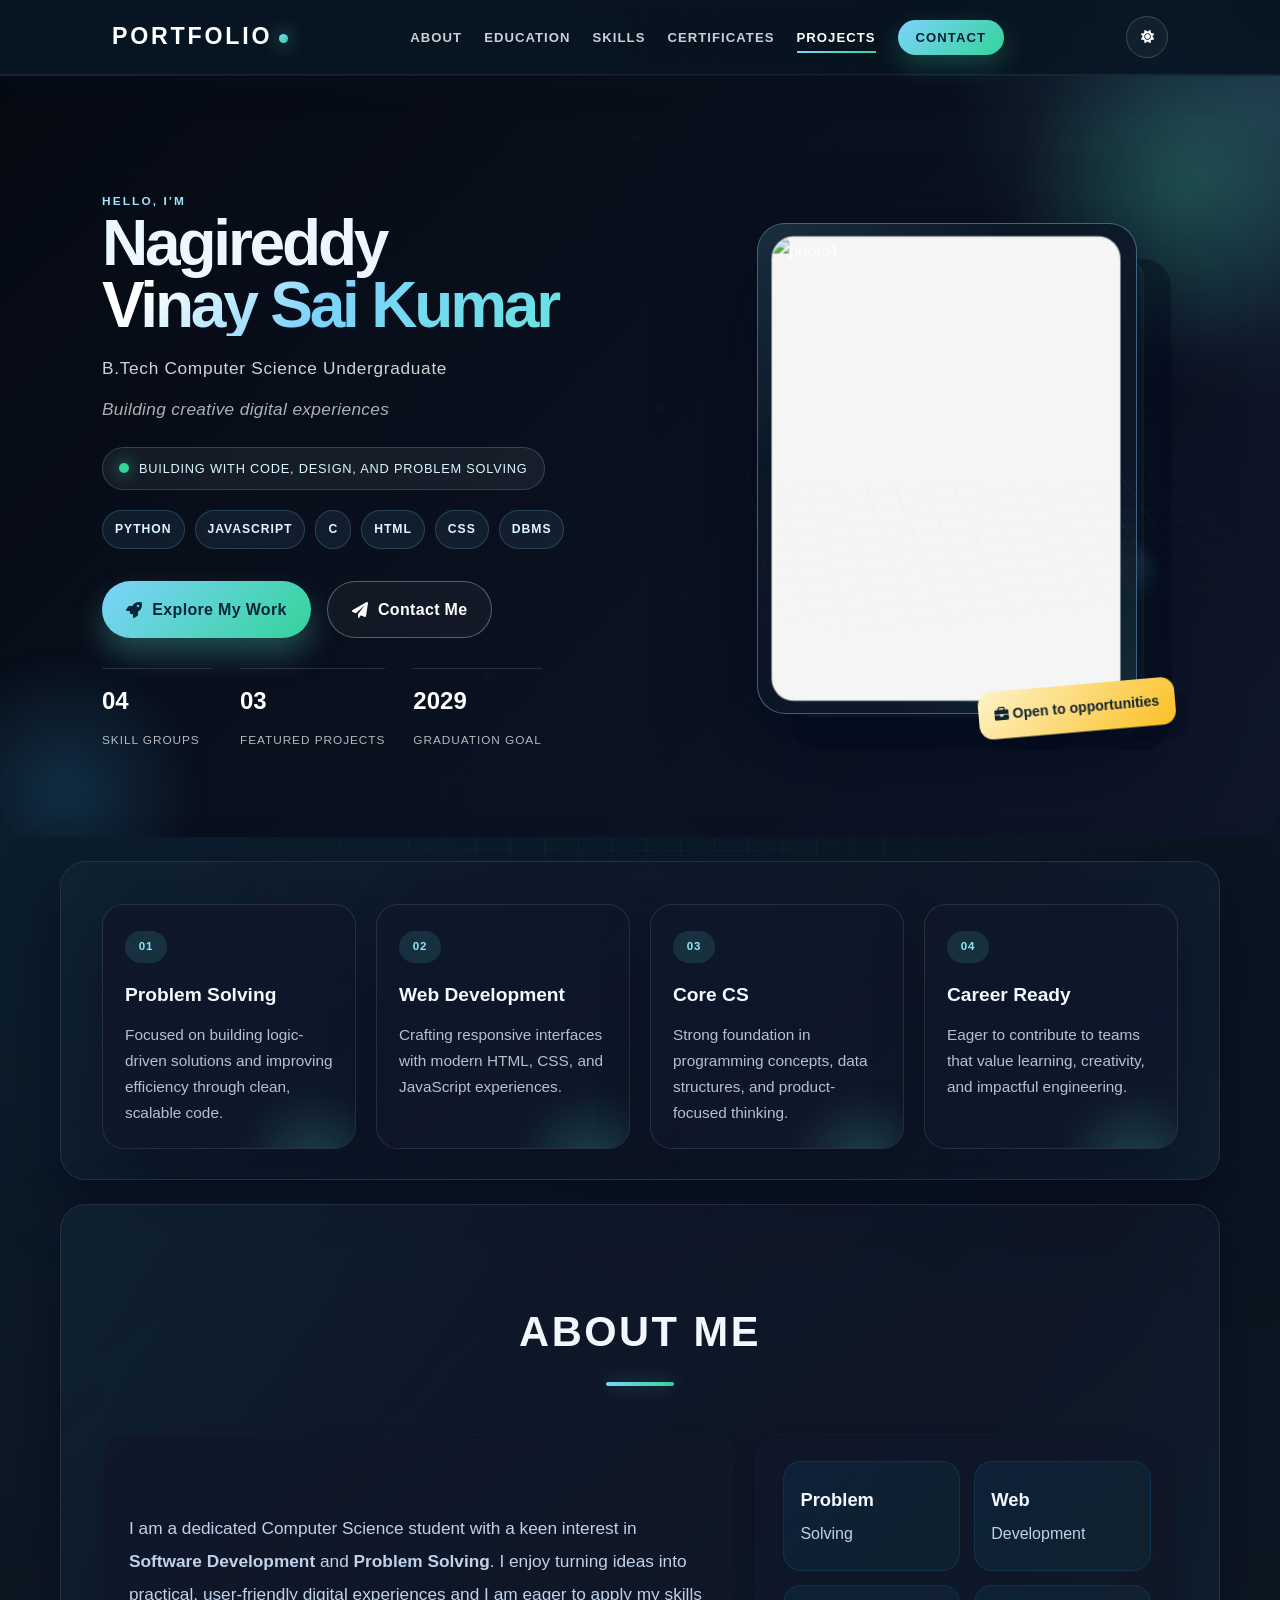
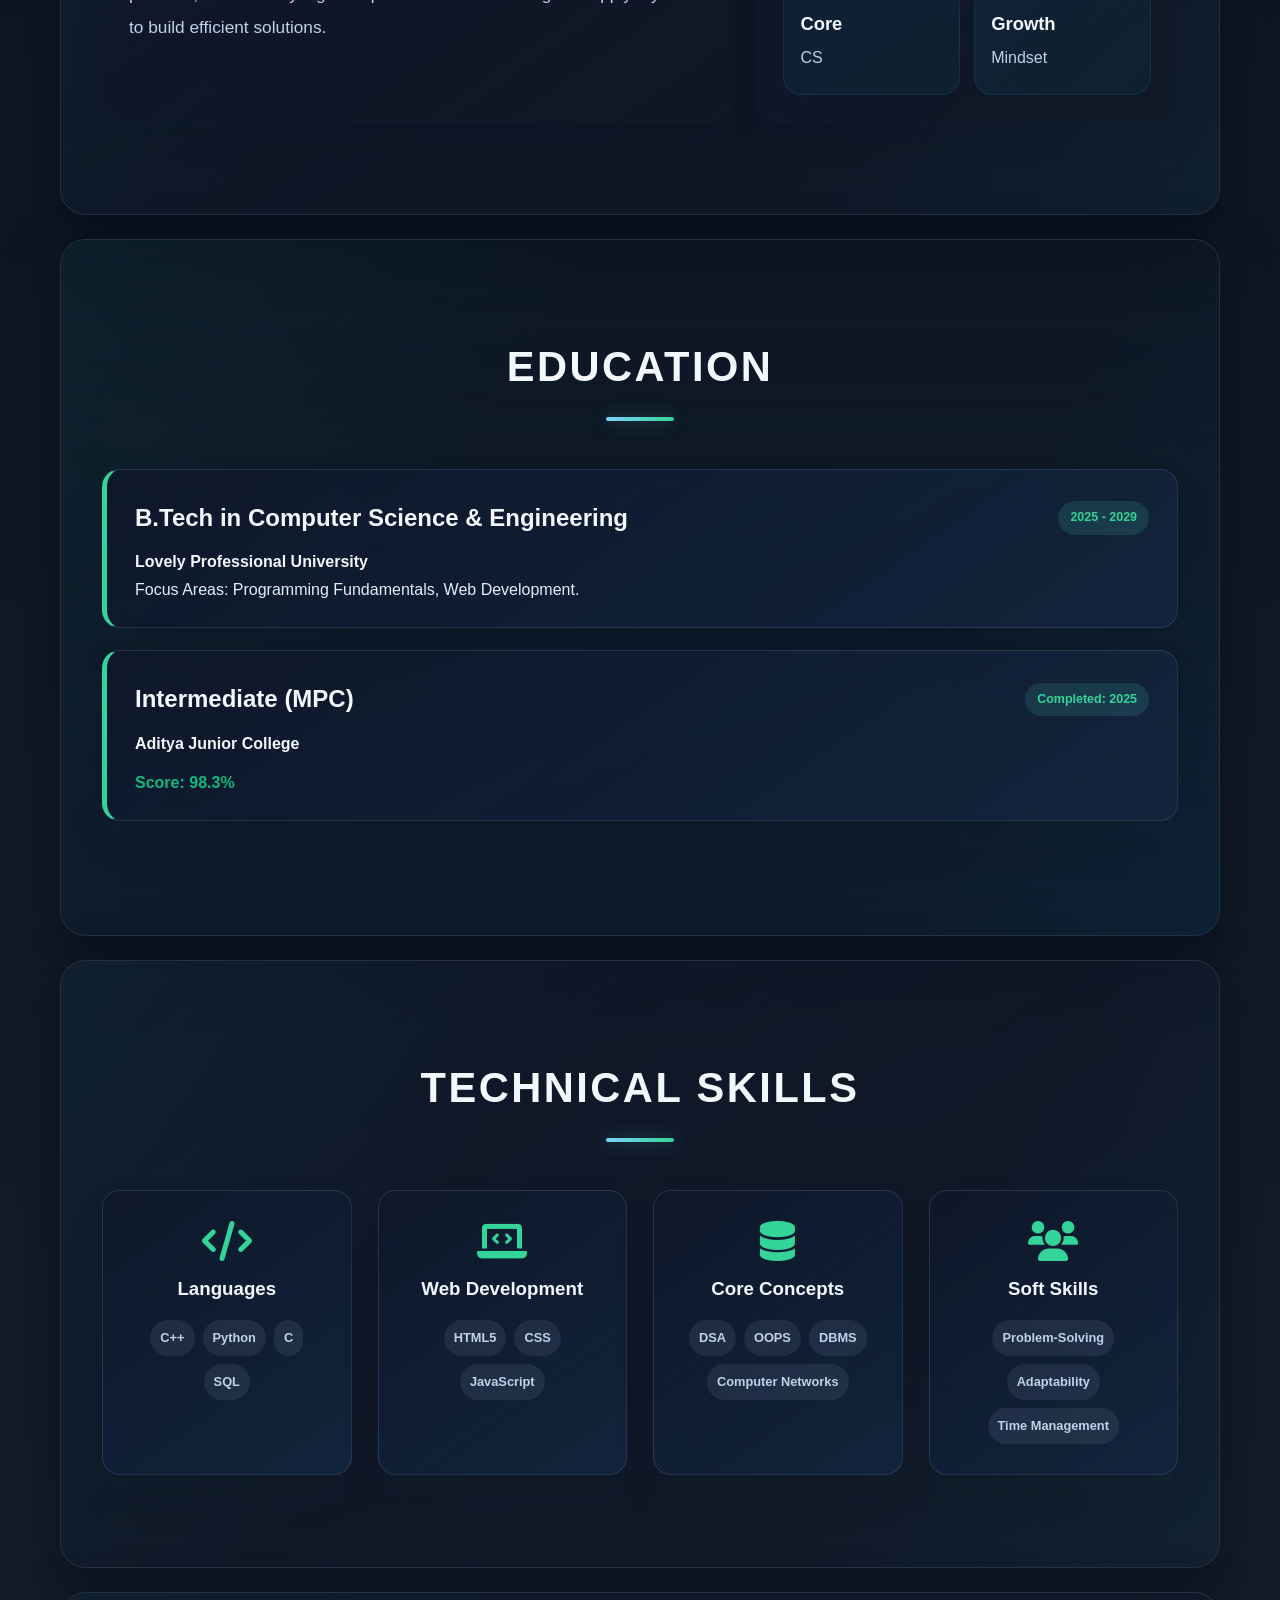
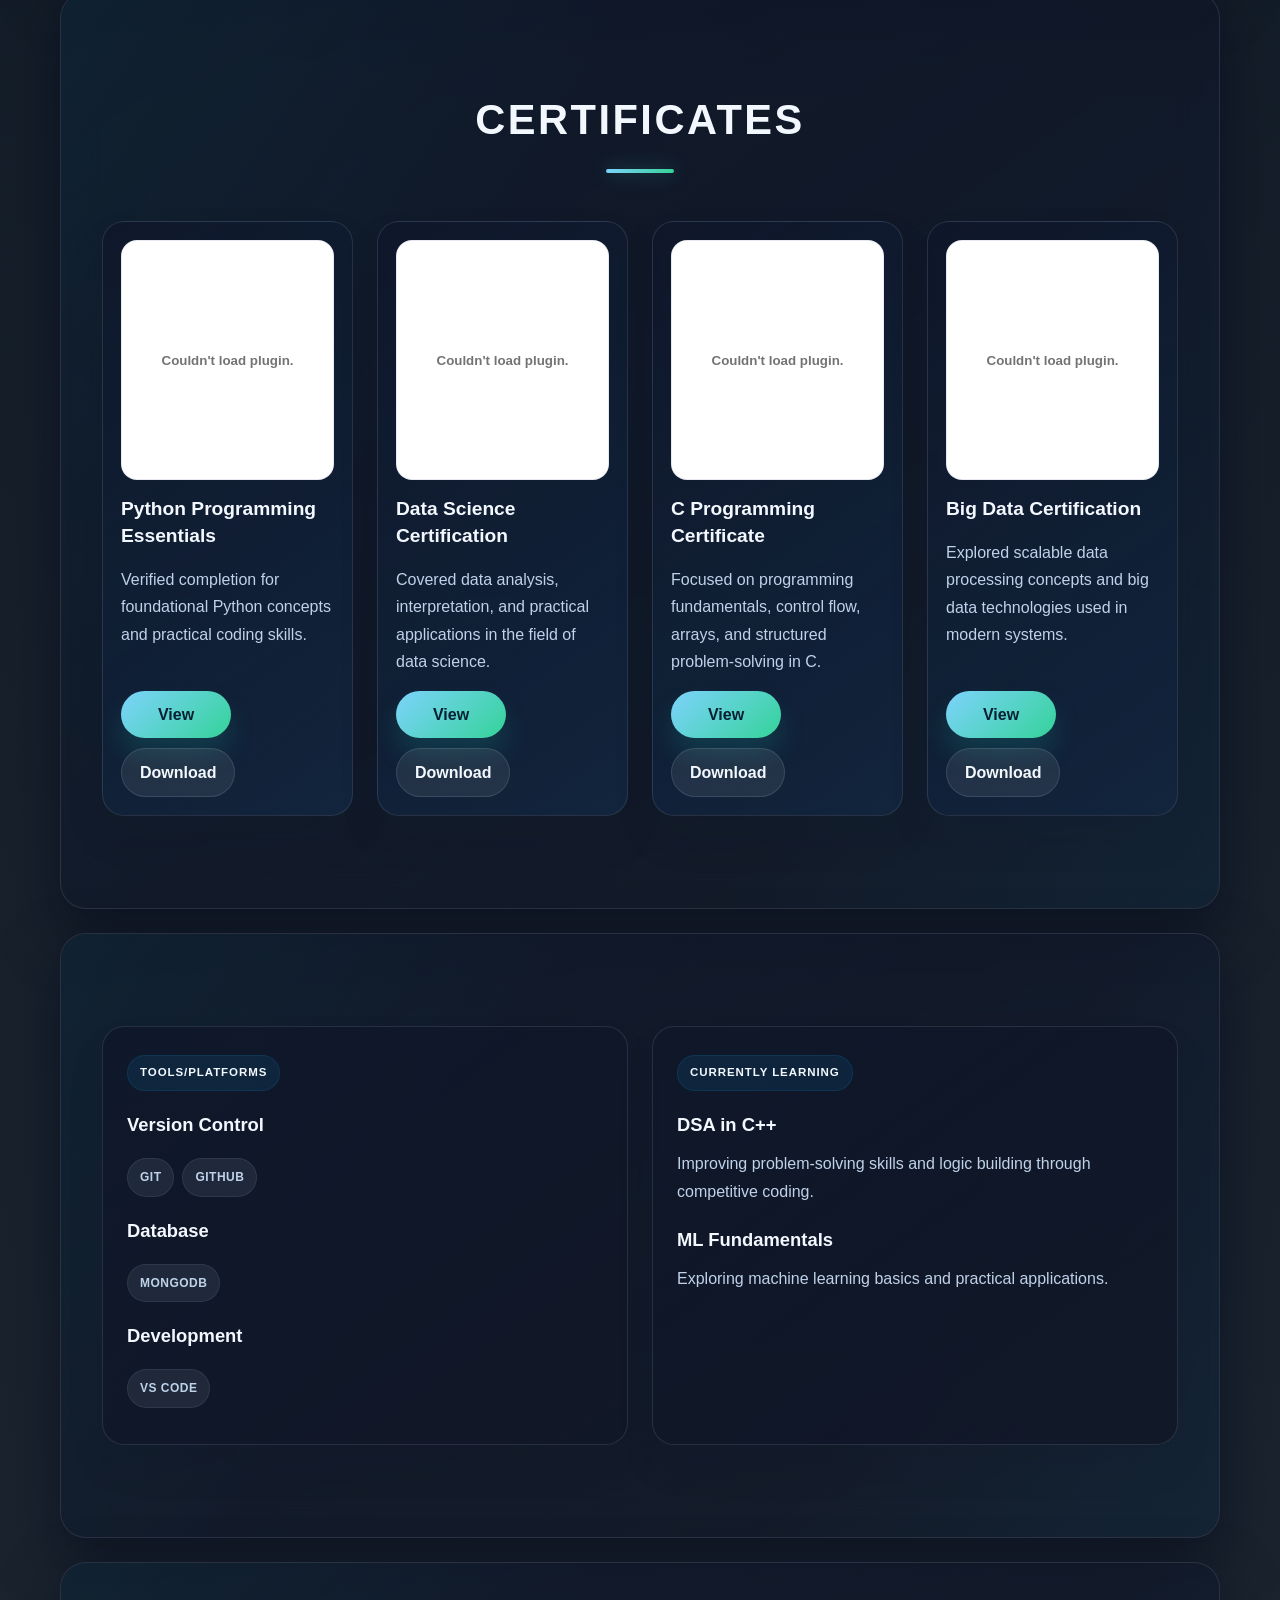
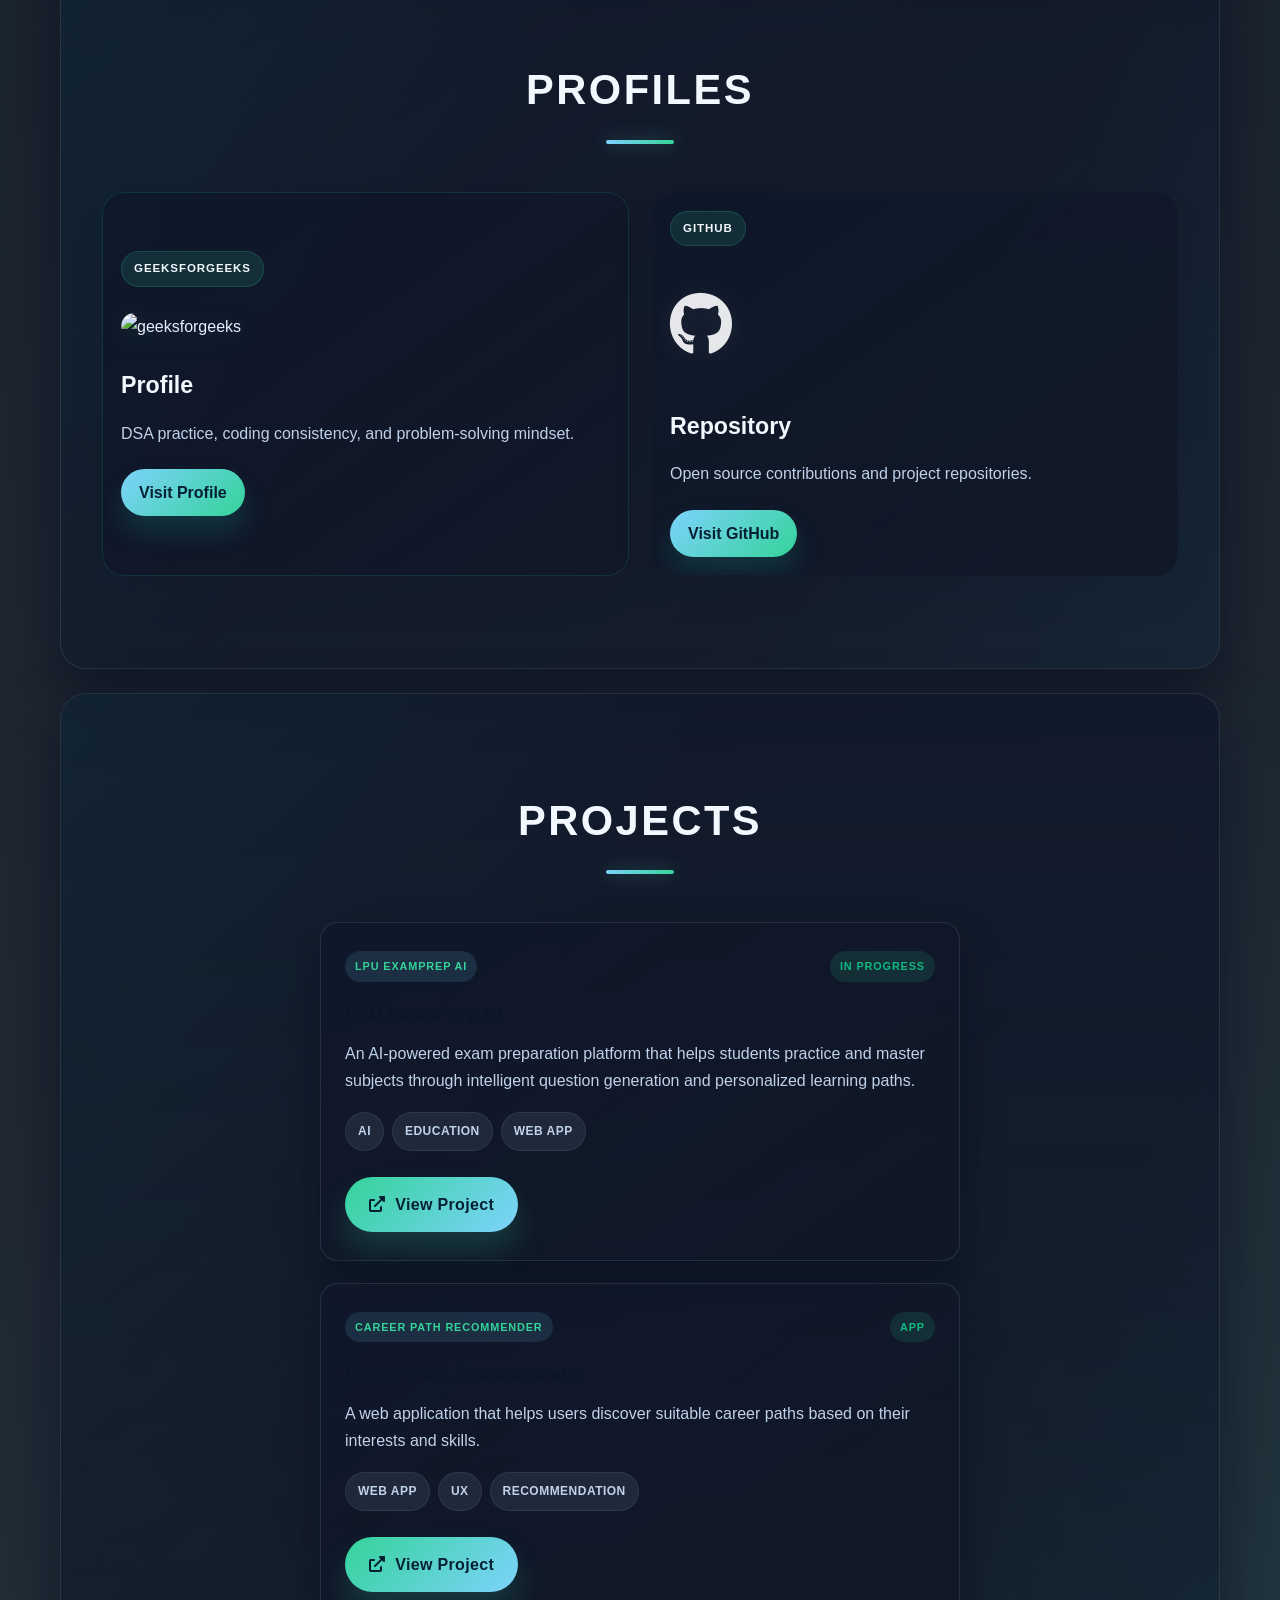
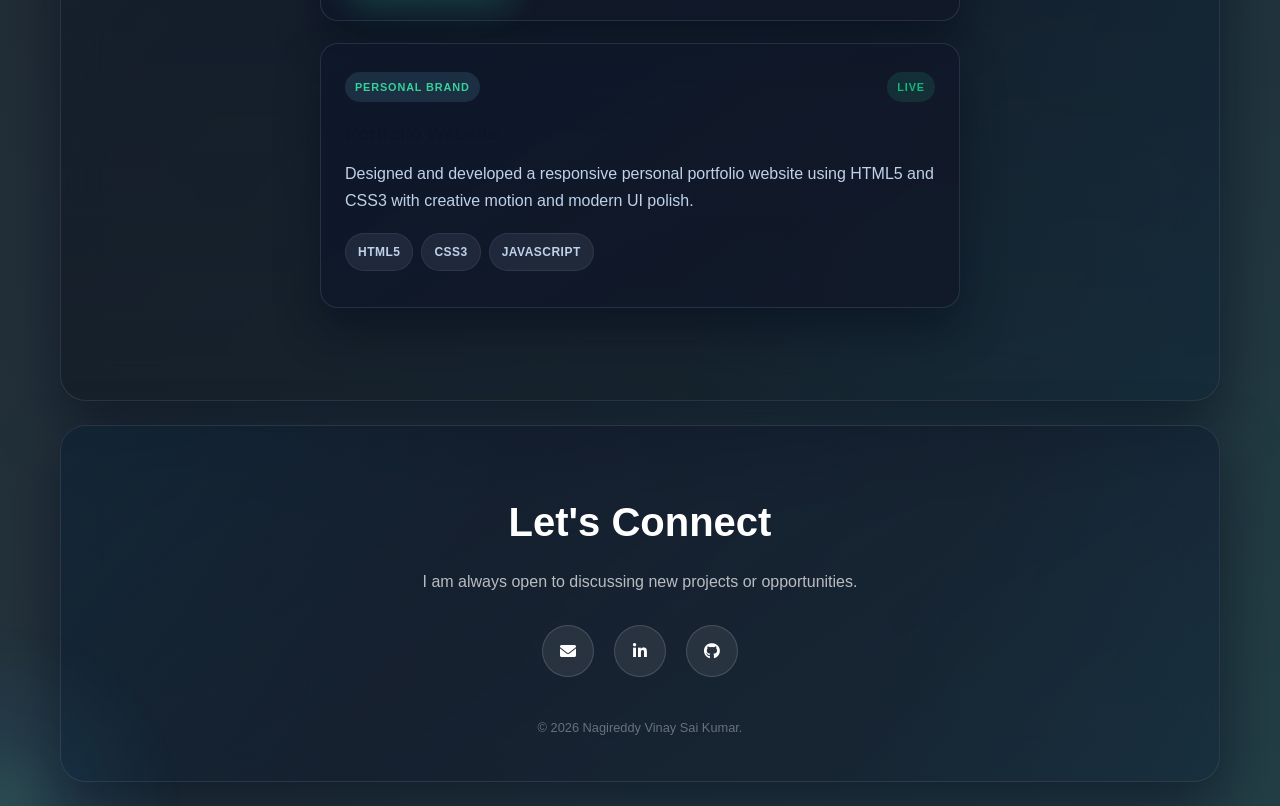
==== commit a0502605: "Add certificate previews and viewer" ====
--- a/index.html
+++ b/index.html
@@ -16,6 +16,7 @@
                 <li><a href="#about">About</a></li>
                 <li><a href="#education">Education</a></li>
                 <li><a href="#skills">Skills</a></li>
+                <li><a href="#certificates">Certificates</a></li>
                 <li><a href="#projects">Projects</a></li>
                 <li><a href="#contact" class="nav-btn">Contact</a></li>
             </ul>
@@ -201,6 +202,70 @@
         </div>
     </section>
 
+    <section id="certificates" class="section-padding">
+        <div class="container">
+            <div class="text-center"><h2 class="section-title">Certificates</h2></div>
+            <div class="certificates-grid reveal">
+                <article class="certificate-card">
+                    <button class="certificate-preview" type="button" data-pdf="certificates/python%20certificate.pdf" data-title="Python Programming Essentials">
+                        <embed class="certificate-thumb" src="certificates/python%20certificate.pdf#page=1" type="application/pdf" />
+                    </button>
+                    <h3>Python Programming Essentials</h3>
+                    <p>Verified completion for foundational Python concepts and practical coding skills.</p>
+                    <div class="certificate-actions">
+                        <a href="certificates/python%20certificate.pdf" target="_blank" rel="noopener noreferrer">View</a>
+                        <a href="certificates/python%20certificate.pdf" download>Download</a>
+                    </div>
+                </article>
+
+                <article class="certificate-card">
+                    <button class="certificate-preview" type="button" data-pdf="certificates/data%20science%20cert.pdf" data-title="Data Science Certification">
+                        <embed class="certificate-thumb" src="certificates/data%20science%20cert.pdf#page=1" type="application/pdf" />
+                    </button>
+                    <h3>Data Science Certification</h3>
+                    <p>Covered data analysis, interpretation, and practical applications in the field of data science.</p>
+                    <div class="certificate-actions">
+                        <a href="certificates/data%20science%20cert.pdf" target="_blank" rel="noopener noreferrer">View</a>
+                        <a href="certificates/data%20science%20cert.pdf" download>Download</a>
+                    </div>
+                </article>
+
+                <article class="certificate-card">
+                    <button class="certificate-preview" type="button" data-pdf="certificates/c%20certificate.pdf" data-title="C Programming Certificate">
+                        <embed class="certificate-thumb" src="certificates/c%20certificate.pdf#page=1" type="application/pdf" />
+                    </button>
+                    <h3>C Programming Certificate</h3>
+                    <p>Focused on programming fundamentals, control flow, arrays, and structured problem-solving in C.</p>
+                    <div class="certificate-actions">
+                        <a href="certificates/c%20certificate.pdf" target="_blank" rel="noopener noreferrer">View</a>
+                        <a href="certificates/c%20certificate.pdf" download>Download</a>
+                    </div>
+                </article>
+
+                <article class="certificate-card">
+                    <button class="certificate-preview" type="button" data-pdf="certificates/big%20data%20cert.pdf" data-title="Big Data Certification">
+                        <embed class="certificate-thumb" src="certificates/big%20data%20cert.pdf#page=1" type="application/pdf" />
+                    </button>
+                    <h3>Big Data Certification</h3>
+                    <p>Explored scalable data processing concepts and big data technologies used in modern systems.</p>
+                    <div class="certificate-actions">
+                        <a href="certificates/big%20data%20cert.pdf" target="_blank" rel="noopener noreferrer">View</a>
+                        <a href="certificates/big%20data%20cert.pdf" download>Download</a>
+                    </div>
+                </article>
+            </div>
+        </div>
+    </section>
+
+    <div class="certificate-modal" id="certificateModal" aria-hidden="true">
+        <div class="certificate-modal-backdrop" data-close="true"></div>
+        <div class="certificate-modal-panel" role="dialog" aria-modal="true" aria-labelledby="certificateModalTitle">
+            <button class="certificate-close" type="button" aria-label="Close certificate preview">×</button>
+            <h3 id="certificateModalTitle">Certificate</h3>
+            <iframe id="certificateFrame" title="Certificate preview" src="" loading="lazy"></iframe>
+        </div>
+    </div>
+
     <section class="stack-section section-padding" aria-label="Tools and learning">
         <div class="container">
             <div class="stack-layout">
--- a/styles.css
+++ b/styles.css
@@ -877,6 +877,178 @@
     gap: 26px;
 }
 
+.certificates-grid {
+    display: grid;
+    grid-template-columns: repeat(auto-fit, minmax(250px, 1fr));
+    gap: 24px;
+    align-items: stretch;
+}
+
+.certificate-card {
+    display: flex;
+    flex-direction: column;
+    gap: 16px;
+    padding: 18px;
+    border-radius: 22px;
+    background: linear-gradient(145deg, var(--surface-color), var(--soft-surface));
+    border: 1px solid var(--border-color);
+    box-shadow: 0 22px 44px rgba(15, 23, 42, 0.08);
+    transition: transform 0.28s ease, box-shadow 0.28s ease, border-color 0.28s ease;
+}
+
+.certificate-card:hover {
+    transform: translateY(-6px);
+    border-color: rgba(94, 234, 212, 0.48);
+    box-shadow: 0 28px 58px rgba(15, 23, 42, 0.12);
+}
+
+.certificate-preview {
+    position: relative;
+    display: block;
+    width: 100%;
+    height: 240px;
+    padding: 0;
+    border: 1px solid rgba(148, 163, 184, 0.18);
+    border-radius: 16px;
+    background: #f8fafc;
+    overflow: hidden;
+    cursor: pointer;
+    transition: transform 0.28s ease, box-shadow 0.28s ease, border-color 0.28s ease;
+}
+
+.certificate-preview:hover {
+    transform: translateY(-4px);
+    border-color: rgba(94, 234, 212, 0.48);
+    box-shadow: 0 24px 40px rgba(15, 23, 42, 0.12);
+}
+
+.certificate-thumb {
+    display: block;
+    width: 100%;
+    height: 100%;
+    border: none;
+    background: white;
+}
+
+.certificate-card img {
+    display: block;
+    width: 100%;
+    height: 240px;
+    object-fit: cover;
+    transition: transform 0.3s ease;
+}
+
+.certificate-card:hover img {
+    transform: scale(1.02);
+}
+
+.certificate-modal {
+    position: fixed;
+    inset: 0;
+    display: none;
+    align-items: center;
+    justify-content: center;
+    z-index: 2000;
+}
+
+.certificate-modal.open {
+    display: flex;
+}
+
+.certificate-modal-backdrop {
+    position: absolute;
+    inset: 0;
+    background: rgba(2, 6, 23, 0.72);
+    backdrop-filter: blur(6px);
+}
+
+.certificate-modal-panel {
+    position: relative;
+    width: min(92vw, 980px);
+    height: min(88vh, 720px);
+    background: rgba(9, 18, 30, 0.96);
+    border: 1px solid rgba(148, 163, 184, 0.2);
+    border-radius: 20px;
+    box-shadow: 0 26px 80px rgba(2, 6, 23, 0.5);
+    padding: 22px 18px 18px;
+    z-index: 1;
+}
+
+.certificate-modal-panel h3 {
+    color: #f3f8ff;
+    margin-bottom: 14px;
+    font-size: 1.2rem;
+    text-align: center;
+}
+
+.certificate-close {
+    position: absolute;
+    top: 12px;
+    right: 14px;
+    width: 38px;
+    height: 38px;
+    border: none;
+    border-radius: 50%;
+    background: rgba(255,255,255,0.08);
+    color: #fff;
+    font-size: 1.7rem;
+    cursor: pointer;
+}
+
+#certificateFrame {
+    width: 100%;
+    height: calc(100% - 52px);
+    border: none;
+    border-radius: 12px;
+    background: white;
+}
+
+.certificate-card h3 {
+    color: var(--heading-color);
+    font-size: 1.2rem;
+    line-height: 1.4;
+}
+
+.certificate-card p {
+    color: var(--muted-color);
+    line-height: 1.7;
+    flex: 1;
+}
+
+.certificate-actions {
+    display: flex;
+    flex-wrap: wrap;
+    gap: 10px;
+    margin-top: auto;
+}
+
+.certificate-card a {
+    display: inline-flex;
+    align-items: center;
+    justify-content: center;
+    min-width: 110px;
+    padding: 10px 18px;
+    border-radius: 999px;
+    background: linear-gradient(135deg, var(--accent-color), var(--accent-strong));
+    color: #062033;
+    font-weight: 800;
+    text-decoration: none;
+    transition: transform 0.25s ease, box-shadow 0.25s ease;
+    box-shadow: 0 16px 26px rgba(20, 184, 166, 0.18);
+}
+
+.certificate-card a:nth-child(2) {
+    background: rgba(255, 255, 255, 0.08);
+    color: var(--heading-color);
+    border: 1px solid rgba(148, 163, 184, 0.2);
+    box-shadow: none;
+}
+
+.certificate-card a:hover {
+    transform: translateY(-2px);
+    box-shadow: 0 18px 30px rgba(20, 184, 166, 0.25);
+}
+
 .stack-layout {
     display: grid;
     grid-template-columns: repeat(2, minmax(0, 1fr));
